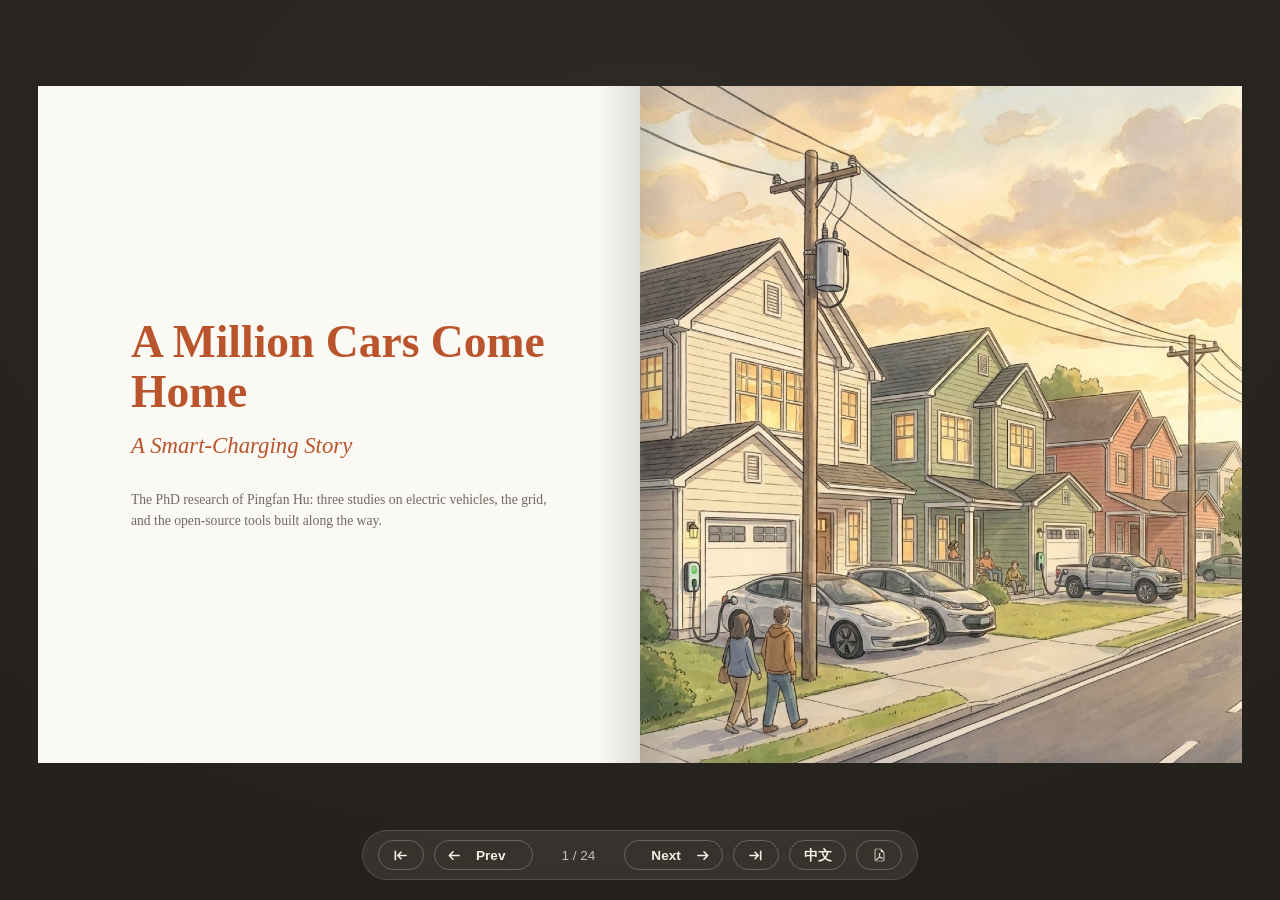
==== output/book.html @ 8c6872c8 "feat: storybook project + website" ====
<!doctype html>
<html lang="en" data-lang="en">
<head>
<meta charset="utf-8">
<meta name="viewport" content="width=device-width, initial-scale=1">
<title>A Million Cars Come Home</title>
<style>
:root {
  --paper: #fbf9f3;
  --ink: #3a3733;
  --ink-soft: #6f6a62;
  --accent: #b9542d;
  --stage-1: #2e2a25;
  --stage-2: #201d19;
}
* { box-sizing: border-box; }
html, body { margin: 0; height: 100%; }
body {
  font-family: "Iowan Old Style", "Palatino Linotype", Palatino, Georgia, serif;
  background: radial-gradient(120% 120% at 50% 20%, var(--stage-1), var(--stage-2));
  display: flex; flex-direction: column; align-items: center;
  overflow: hidden;
}

/* Language toggle: both languages are in the DOM; CSS shows one. */
html[data-lang="en"] .lang-cn { display: none; }
html[data-lang="cn"] .lang-en { display: none; }
html[data-lang="cn"] .prose {
  font-family: "Iowan Old Style", Palatino, "Songti SC", "STSong", Georgia, serif;
}

/* ---- Stage ---- */
.stage {
  flex: 1; width: 100%;
  display: flex; align-items: center; justify-content: center;
  padding: 3vh 2vw 1vh;
  min-height: 0;
}
.book-frame {
  width: min(94vw, calc((100dvh - 14vh) * 1.7778));
  aspect-ratio: 1056 / 594;
}
/* Narrow screens: StPageFlip falls back to a single portrait page (two half
   spreads can't fit), so the frame must take one page's aspect instead. */
@media (max-width: 700px) {
  .book-frame {
    width: min(94vw, calc((100dvh - 16vh) * 0.8889));
    aspect-ratio: 528 / 594;
  }
}

/* ---- Pages ---- */
.page {
  background: var(--paper);
  overflow: hidden;
  container-type: size;
}
.pane { width: 100%; height: 100%; }
.pane.text {
  display: flex; flex-direction: column; justify-content: center;
  /* print geometry: 0.35in top/bottom (the guaranteed margin), 0.85in outer,
     0.7in toward the gutter */
  padding: 6.364cqw 12.727cqw 6.364cqw 15.455cqw;
}
/* gutter shading so facing pages read as a bound book */
.pane.text::after, .pane.art::before {
  content: ""; position: absolute; top: 0; bottom: 0; width: 7cqw;
  pointer-events: none;
}
.pane.text::after {
  right: 0;
  background: linear-gradient(to left, rgba(58, 55, 51, 0.14), transparent);
}
.pane.art { position: relative; }
.pane.art::before {
  left: 0; z-index: 1;
  background: linear-gradient(to right, rgba(58, 55, 51, 0.18), transparent);
}
.pane.text { position: relative; }
.pane.art img {
  width: 100%; height: 100%; object-fit: cover; display: block;
}

.prose { color: var(--ink); font-size: 3.409cqw; line-height: 1.5; }
.prose.lang-cn { font-size: 3.914cqw; }
.prose p { margin: 0 0 0.7em; }
.prose p:last-child { margin-bottom: 0; }
.prose strong { color: var(--accent); font-weight: 700; }
.prose em { font-style: italic; }

/* title spread */
.page.title .prose { font-size: 2.652cqw; }
.page.title .prose p:first-child {
  font-size: 7.576cqw; line-height: 1.1; color: var(--ink); margin-bottom: 0.25em;
}
.page.title .prose.lang-cn p:first-child { font-size: 6.307cqw; }
.page.title .prose p:nth-child(2) {
  font-size: 3.788cqw; color: var(--accent); font-style: italic; margin-bottom: 1.2em;
}
.page.title .prose p { color: var(--ink-soft); font-size: 2.273cqw; }

/* back cover */
.page.backcover .prose em {
  display: block; color: var(--ink-soft); font-style: normal;
  font-size: 2.898cqw; line-height: 1.3;
}

/* ---- Toolbar ---- */
.toolbar {
  display: flex; align-items: center; gap: 0.6rem;
  padding: 0.55rem 0.9rem; margin: 0 0 2.2vh;
  background: rgba(251, 249, 243, 0.08);
  border: 1px solid rgba(251, 249, 243, 0.14);
  border-radius: 999px;
  backdrop-filter: blur(6px);
}
.toolbar button, .toolbar a {
  font: 600 0.85rem/1 "Helvetica Neue", Arial, sans-serif;
  color: #f4efe4; background: transparent;
  border: 1px solid rgba(251, 249, 243, 0.25); border-radius: 999px;
  height: 1.9rem; padding: 0;
  display: inline-flex; align-items: center; justify-content: center;
  cursor: pointer; text-decoration: none;
  transition: background 150ms ease, border-color 150ms ease, transform 80ms ease;
}
/* Fixed widths, sized to the widest (Chinese) labels, so toggling the
   language never moves the buttons. All four arrows are inline SVGs (same
   stroke, flex-centered) because text glyphs come from different fonts and
   sit on the text baseline; the nav arrows are pinned to the button edges
   and only the label swaps with the language. */
.toolbar .icon { display: block; flex: none; }
.toolbar .nav { width: 6.2rem; justify-content: space-between; padding: 0 0.7rem; }
.toolbar .nav .lbl { flex: 1; text-align: center; }
.toolbar .jump { width: 2.9rem; }
.toolbar #btn-lang { width: 3.6rem; }
.toolbar a.pdf { width: 2.9rem; }
/* The PDF glyph's ink is measured dead-center, but its faint outlined top vs
   dense filled curl at the bottom makes it read low; lift it a hair. */
.toolbar a.pdf .icon { transform: translateY(-0.5px); }
/* Optical centering: Helvetica Neue's line box carries more descent than the
   glyphs use, so flex-centered TEXT sits a hair high next to the geometrically
   centered SVG icons. Padding-top shifts the text down by half its value;
   the icons are left untouched. */
.toolbar .nav .lbl, .toolbar #btn-lang, .toolbar .counter {
  padding-top: 0.15em;
}
.toolbar button:hover, .toolbar a:hover {
  background: rgba(185, 84, 45, 0.35); border-color: rgba(185, 84, 45, 0.7);
}
.toolbar button:active, .toolbar a:active {
  transform: scale(0.92);
  background: rgba(185, 84, 45, 0.5); border-color: rgba(185, 84, 45, 0.9);
}
.toolbar button:disabled { opacity: 0.35; cursor: default; background: none; }
.toolbar .counter {
  font: 500 0.85rem/1 "Helvetica Neue", Arial, sans-serif;
  color: rgba(244, 239, 228, 0.75); min-width: 4.5rem; text-align: center;
}
noscript { color: #f4efe4; font-size: 1rem; padding: 2rem; text-align: center; }
</style>
</head>
<body>
<div class="stage"><div class="book-frame"><div id="book">
<div class="page title" data-spread="01"><div class="pane text"><div class="prose lang-en"><p><strong>A Million Cars Come Home</strong></p><p><em>A Smart-Charging Story</em></p><p>The PhD research of Pingfan Hu: three studies on electric vehicles, the grid, and the open-source tools built along the way.</p></div><div class="prose lang-cn"><p><strong>当一百万辆车同时回家</strong></p><p><em>一个关于智能充电的故事</em></p><p>胡平凡 (Pingfan Hu) 的博士研究：电动车、电网，和一路做出来的开源工具。</p></div></div></div>
<div class="page title" data-spread="01"><div class="pane art"><img src="../render/book-assets/spread-01.jpg" alt="" loading="lazy" decoding="async"></div></div>
<div class="page standard" data-spread="02"><div class="pane text"><div class="prose lang-en"><p>This is Pingfan.</p><p>Pingfan spent his PhD on battery electric vehicles, and on one deceptively simple question about them: when will they charge, and what does that timing mean for the electricity grid?</p><p>Answering it took three connected studies: one about people, one about the grid and its economics, and one about the research tools themselves.</p><p>The dissertation that resulted is long and full of equations. Most people will never read it. This book tells the same story in plain language.</p></div><div class="prose lang-cn"><p>这是胡平凡 (Pingfan Hu)。</p><p>读博这几年，平凡一直在研究纯电动汽车 (Battery Electric Vehicle, BEV)。核心问题看起来很简单：这些车会在什么时候充电？充电的时间点，又会给电网带来什么？</p><p>为了回答这个问题，平凡做了三项环环相扣的研究：第一项关于人，第二项关于电网和经济账，第三项关于做研究用的工具本身。</p><p>写成的博士论文很厚，公式很多，大多数人不会去读。所以他做了这本小书，把同样的研究用大白话再讲一遍。</p></div></div></div>
<div class="page standard" data-spread="02"><div class="pane art"><img src="../render/book-assets/spread-02.jpg" alt="" loading="lazy" decoding="async"></div></div>
<div class="page standard" data-spread="03"><div class="pane text"><div class="prose lang-en"><p>Pingfan had not planned to pursue a PhD.</p><p>Then Professor John Paul “JP” Helveston reached out to him directly. JP had funding from the Alfred P. Sloan Foundation to study smart charging for battery electric vehicles, and Pingfan&#x27;s background in engineering and data science looked like a match. The direction was unusual: students normally seek out advisors, not the other way around.</p><p>Their first conversation ran three hours, far longer than either had planned. By the end, the outline of a research agenda had taken shape: whether BEV owners would accept managed charging, what their participation would be worth to the grid, and what tools the research itself would require.</p><p>Those three questions became the dissertation.</p></div><div class="prose lang-cn"><p>平凡本来没打算读博士。</p><p>有一天，John Paul “JP” Helveston 教授主动发来邮件。他刚拿到斯隆基金会 (Alfred P. Sloan Foundation) 的项目，研究电动车的智能充电，觉得平凡的工程和数据科学背景很合适。这事不太常见：一般是学生四处联系导师，很少有导师反过来找学生。</p><p>两人第一次见面，原定聊一个小时，结果聊了三个小时，谁都没想到。聊完，一份研究计划的雏形已经出来了：车主愿不愿意把充电交给别人管？他们的参与对电网值多少钱？做这些研究，又需要什么工具？</p><p>这三个问题，后来就成了这篇博士论文。</p></div></div></div>
<div class="page standard" data-spread="03"><div class="pane art"><img src="../render/book-assets/spread-03.jpg" alt="" loading="lazy" decoding="async"></div></div>
<div class="page standard" data-spread="04"><div class="pane text"><div class="prose lang-en"><p>The core problem is one of timing.</p><p>Battery electric vehicles cut transportation emissions, but their benefit depends on when they charge. Most owners plug in when they arrive home, so unmanaged charging stacks directly onto the <strong>evening peak</strong>, when household demand is already highest. Serving that combined peak means running the most expensive generators and, eventually, building capacity that sits idle the rest of the day.</p><p><strong>Smart charging</strong> is the alternative: coordinate charging so it moves into the overnight hours, when demand is low.</p><p>Whether it can work turns on three questions. Will owners participate, and on what terms? How much peak reduction does it buy, and at what cost? And what research infrastructure does it take to find out?</p></div><div class="prose lang-cn"><p>问题的关键，在于什么时候充。</p><p>电动车能减少交通排放，但好处大不大，要看充电的时机。多数车主傍晚到家就插枪，充电负荷不偏不倚，正好压在<strong>晚高峰</strong>上，那正是家家户户用电最多的时候。要扛住这个叠加的高峰，电网得开动最贵的机组，长远还得扩建平时闲置的容量。</p><p><strong>智能充电</strong>是另一条路：把充电挪到深夜。那时用电少，电网有的是余量。</p><p>行不行得通，要回答三个问题：车主愿意参加吗，开什么条件？参加了能削掉多少高峰，要花多少钱？还有，要弄清这些，得先有什么样的研究工具？</p></div></div></div>
<div class="page standard" data-spread="04"><div class="pane art"><img src="../render/book-assets/spread-04.jpg" alt="" loading="lazy" decoding="async"></div></div>
<div class="page standard" data-spread="05"><div class="pane text"><div class="prose lang-en"><p>The first question, about participation, is where the dissertation begins.</p><p>Smart charging only works if vehicle owners agree to give up some control, so Study 1 examined the two program designs utilities actually offer. Under <strong>supplier-managed charging (SMC)</strong>, the utility decides when charging happens but guarantees the vehicle reaches an agreed charge level by an agreed time. Under <strong>vehicle-to-grid (V2G)</strong>, the vehicle also sends power back to the grid when needed, acting as distributed storage.</p><p>The two programs ask different things of an owner. SMC asks for patience with timing; V2G asks the battery to actively work for the grid, wear and all. There was good reason to expect owners to price those requests very differently.</p></div><div class="prose lang-cn"><p>论文从第一个问题讲起：人愿不愿意。</p><p>智能充电的前提，是车主肯交出一部分控制权。研究一考察了电力公司实际在推的两类项目。一类叫<strong>供电商托管充电</strong> (Supplier-Managed Charging, SMC)：什么时候充，电力公司说了算，但保证到点有电。另一类叫<strong>车网互动</strong> (Vehicle-to-Grid, V2G)：电网缺电时，车还得反过来送电回去，相当于一块会跑的储能电池。</p><p>两类项目对车主的要求不一样。SMC 只要你耐心等；V2G 却要动用你的电池，还得搭上电池损耗。可以想见，车主对这两件事的开价不会相同。</p></div></div></div>
<div class="page standard" data-spread="05"><div class="pane art"><img src="../render/book-assets/spread-05.jpg" alt="" loading="lazy" decoding="async"></div></div>
<div class="page standard" data-spread="06"><div class="pane text"><div class="prose lang-en"><p>Whom you ask matters as much as what you ask.</p><p>Most earlier studies surveyed the general car-owning public, few of whom have ever charged an electric vehicle, let alone joined a smart charging program. Study 1 sampled differently: <strong>1,356 current US BEV owners</strong>, recruited in 2024 through targeted social media ads and a market research panel.</p><p>A screening question did the quality control: respondents picked their vehicle from a list of 1,748 models spanning thirty years, of which only 77, or 4.4 percent, were battery electric. Without actually owning one, guessing right was unlikely.</p><p>These were people who knew exactly what charging involves; 682 of them completed the V2G questions as well.</p></div><div class="prose lang-cn"><p>问什么重要，问谁同样重要。</p><p>以往的研究大多去问普通车主，他们中很多人从没给电动车充过电，有些人就算想参加也没条件。研究一换了个思路：找来 <strong>1,356 位真正开电动车的美国车主</strong>，2024 年通过社交媒体定向广告和调查公司招募。</p><p>质量靠一道筛选题把关：受访者要在一张覆盖三十年、共 1,748 款车型的列表里选出自己的车，其中纯电车型只有 77 款，占 4.4%。不是真车主，基本蒙不对。</p><p>这些人才真正懂充电是怎么回事。其中 682 人还答完了 V2G 部分。</p></div></div></div>
<div class="page standard" data-spread="06"><div class="pane art"><img src="../render/book-assets/spread-06.jpg" alt="" loading="lazy" decoding="async"></div></div>
<div class="page standard" data-spread="07"><div class="pane text"><div class="prose lang-en"><p>You cannot ask people directly how much they value flexibility; nobody carries such a number around.</p><p>Study 1 instead used a <strong>discrete choice experiment</strong>. Each respondent faced a series of paired program offers, each defined by concrete attributes: a one-time enrollment payment, a recurring monthly payment, the number of times per month the owner could override the program, and guaranteed battery charge thresholds. They chose one program, the other, or neither, six times for SMC and six more for V2G.</p><p>Choices like these, repeated across randomized attribute combinations, let a <strong>logit model</strong> estimate how strongly each attribute moves the decision to participate. Trade-offs reveal what direct questions cannot.</p></div><div class="prose lang-cn"><p>“灵活性对你值多少钱？”这种问题没法直接问，谁心里也没有这么个数。</p><p>研究一用的是<strong>离散选择实验</strong> (discrete choice experiment)：给受访者看一对对虚拟方案，每个方案由几项具体条件组成，比如一次性奖励给多少、每月给多少钱、每月能手动豁免几次、电量保底是多少。受访者在方案 A、方案 B 和“都不要”之间选一个，SMC 选六轮，V2G 再选六轮。</p><p>让人在随机搭配的条件里一次次做选择，<strong>logit 模型</strong>就能算出，每项条件在多大程度上左右着人们的参与意愿。选择，比提问更诚实。</p></div></div></div>
<div class="page standard" data-spread="07"><div class="pane art"><img src="../render/book-assets/spread-07.jpg" alt="" loading="lazy" decoding="async"></div></div>
<div class="page standard" data-spread="08"><div class="pane text"><div class="prose lang-en"><p>The work was collaborative from the start.</p><p>The smart charging studies brought together researchers from several universities: Alan Jenn at UC Davis; Brian Tarroja, Kate Forrest, and Matthew Dean at UC Irvine; and Eric Hittinger at the Rochester Institute of Technology, who later served on Pingfan&#x27;s dissertation committee. JP, as advisor and principal investigator, kept the whole effort pointed in the right direction.</p><p>Pingfan led the day-to-day research, but the questions spanned vehicles, grids, and surveys, and no single person knows all three equally well. The team did.</p></div><div class="prose lang-cn"><p>这项工作从头到尾都是合作的产物。</p><p>团队来自好几所大学：加州大学戴维斯分校的 Alan Jenn，加州大学尔湾分校的 Brian Tarroja、Kate Forrest 和 Matthew Dean，还有罗切斯特理工学院的 Eric Hittinger，他后来也进了平凡的论文委员会。导师 JP 是项目负责人，始终替团队把着方向。</p><p>日常研究由平凡牵头，但这些问题横跨车、电网、调查方法三个领域，谁也不可能样样精通。好在，这个团队加起来可以。</p></div></div></div>
<div class="page standard" data-spread="08"><div class="pane art"><img src="../render/book-assets/spread-08.jpg" alt="" loading="lazy" decoding="async"></div></div>
<div class="page standard" data-spread="09"><div class="pane text"><div class="prose lang-en"><p>For supplier-managed charging, the results were encouraging, and a little surprising.</p><p>Owners cared less about money than expected, and more about <strong>operational flexibility</strong>: a guaranteed charge level by morning, and the ability to override when plans change. The guaranteed threshold mattered far more than the minimum: owners want range certainty, not control over the details.</p><p>Good flexibility with no payment reached at least <strong>50 percent</strong> predicted enrollment. Recurring payments worked hardest: two to three dollars a month matched a one-time 65 dollars, roughly twenty to one.</p><p>People will share control of their charging. What they want in return is certainty that they will not be stranded.</p></div><div class="prose lang-cn"><p>先看托管充电，结果让人欣慰，也有点出乎意料。</p><p>车主没那么在乎钱，更在乎<strong>灵活性</strong>：早上电量有保底，临时有事的晚上能自己说了算。“保底电量”的影响远大于“起充电量”。说白了，大家要的是踏实的续航，过程怎么管，倒不太计较。</p><p>只给足灵活性、一分钱不掏，预测参与率就能到 <strong>50%</strong> 以上。再给点钱当然更好，而且按月给最划算：每月两三美元的效果，顶得上一次性给 65 美元，差不多二十比一。</p><p>充电可以交出去，但得保证别把人撂在半路。</p></div></div></div>
<div class="page standard" data-spread="09"><div class="pane art"><img src="../render/book-assets/spread-09.jpg" alt="" loading="lazy" decoding="async"></div></div>
<div class="page standard" data-spread="10"><div class="pane text"><div class="prose lang-en"><p>Vehicle-to-grid told a different story.</p><p>Sending power out of one&#x27;s own battery is a larger request, and owners priced it accordingly: participation was far more sensitive to money than under SMC. Pay well per discharge event and enrollment climbs steeply; at 20 dollars per event, four events a month, the model predicts <strong>82 percent</strong> enrollment.</p><p>The design implication is clean. SMC suits a simple subscription with modest recurring payments and strong guarantees; V2G is a market for discrete grid services, best paid per event.</p><p>The team also published an interactive <strong>enrollment simulator</strong> where utilities and policymakers can test a program and see its predicted participation.</p></div><div class="prose lang-cn"><p>车网互动是另一回事。</p><p>让电从自家电池往外流，这个请求大得多，车主的开价也直接：V2G 的参与意愿对钱远比 SMC 敏感。按次给钱、给得够多，参与率就一路上扬；每次放电给 20 美元、每月四次，模型预测能有 <strong>82%</strong> 的人参加。</p><p>对项目设计，这个启示很清楚：SMC 适合做成简单的包月订阅，给点小钱，把保障做足；V2G 更像按单结算的电网服务市场，按次付费最合适。</p><p>为了让结论用得上，团队还上线了一个<strong>参与率模拟器</strong>：一个网页小工具，电力公司和政策制定者随便调参数，马上能看到预测的参与率。</p></div></div></div>
<div class="page standard" data-spread="10"><div class="pane art"><img src="../render/book-assets/spread-10.jpg" alt="" loading="lazy" decoding="async"></div></div>
<div class="page standard" data-spread="11"><div class="pane text"><div class="prose lang-en"><p>Stated willingness, however, is not yet grid value.</p><p>Study 1 established the terms on which owners would participate. Study 2 asked the two questions that determine whether a utility should act on those terms: how much does managed charging actually lower the evening peak, and does the arithmetic survive the cost of the incentives?</p><p>The economics were the heart of it. Every enrolled household must be paid, and the peak reduction has to be worth the total bill.</p></div><div class="prose lang-cn"><p>不过，嘴上说愿意，不等于电网真受益。</p><p>研究一搞清了车主参加的条件；研究二接着问两个问题，电力公司干不干，就看这两个答案：第一，托管充电到底能把晚高峰削下去多少？第二，扣掉发给车主的激励，这笔账还划算吗？</p><p>经济账是重头。参加的每一户都要给钱，削峰带来的好处，必须对得起这份总开销。</p></div></div></div>
<div class="page standard" data-spread="11"><div class="pane art"><img src="../render/book-assets/spread-11.jpg" alt="" loading="lazy" decoding="async"></div></div>
<div class="page standard" data-spread="12"><div class="pane text"><div class="prose lang-en"><p>Study 2 connected the two halves empirically rather than by assumption.</p><p>The enrollment results from Study 1 became an <strong>enrollment curve</strong>: for any monthly incentive, the predicted share of owners who participate. That curve fed a year-long simulation of regional grids at 15-minute resolution, in which 10,000 vehicles following realistic travel patterns from the National Household Travel Survey drive, park, and charge, scaled up by Census household counts to full regional fleets.</p><p>Two regions anchored the comparison because their grids differ structurally: <strong>CAISO</strong> in California, solar-heavy with a deep overnight valley, and <strong>NYISO</strong> in New York, flatter, hydro-reliant, and winter-peaking.</p></div><div class="prose lang-cn"><p>研究二的做法，是用实打实的数据把两头接起来，而不是拍脑袋假设。</p><p>研究一的结果先整理成一条<strong>参与率曲线</strong>：月度激励给到多少，就有多大比例的车主参加。再把这条曲线接进一个覆盖全年、每 15 分钟一步的电网仿真：一万辆虚拟汽车按全国家庭出行调查 (NHTS) 的真实出行规律开车、停车、充电，再按人口普查的家庭数，放大成整个地区的车队。</p><p>比较选在两个脾气完全不同的电网上：加州的 <strong>CAISO</strong>，光伏多，后半夜低谷又深又稳；纽约的 <strong>NYISO</strong>，曲线平，靠水电，冬天负荷最高。</p></div></div></div>
<div class="page standard" data-spread="12"><div class="pane art"><img src="../render/book-assets/spread-12.jpg" alt="" loading="lazy" decoding="async"></div></div>
<div class="page standard" data-spread="13"><div class="pane text"><div class="prose lang-en"><p>California&#x27;s grid made the case vivid.</p><p>Its daily <strong>net load</strong> curve sags through the afternoon while solar generation carries the demand, then ramps steeply as the sun sets and households switch on. Engineers call it the <strong>duck curve</strong>, and the name is apt. The valley that follows the evening peak is deep and dependable, which is exactly the room that shifted charging needs.</p><p>The simulation moved charging out of the evening and into that valley. At full enrollment, CAISO&#x27;s evening peak fell by 3.7 gigawatts, or 12.1 percent, on an annual-average day, and by up to <strong>5.6 gigawatts</strong> on the most favorable day. NYISO, smaller and flatter, saw 1.6 gigawatts on the average day.</p><p>The physics works. The open question is the cost.</p></div><div class="prose lang-cn"><p>加州的电网把道理演得最清楚。</p><p>它的日<strong>净负荷</strong> (net load) 曲线，午后被光伏压得一路下沉，太阳一落又猛地窜高。工程师管它叫<strong>鸭子曲线</strong> (duck curve)，看一眼形状就知道为什么。晚高峰过后的低谷又深又稳，正好装得下挪过来的充电。</p><p>把充电从傍晚挪进低谷之后，参与率拉满时，CAISO 的晚高峰在普通日子平均削掉 3.7 吉瓦，合 12.1%；赶上最合适的一天，能削 <strong>5.6 吉瓦</strong>。盘子更小、曲线更平的 NYISO，平均削 1.6 吉瓦。</p><p>物理上没问题。剩下的是钱的问题。</p></div></div></div>
<div class="page standard" data-spread="13"><div class="pane art"><img src="../render/book-assets/spread-13.jpg" alt="" loading="lazy" decoding="async"></div></div>
<div class="page standard" data-spread="14"><div class="pane text"><div class="prose lang-en"><p>The cost side turns on one structural fact: every enrollee receives the same monthly incentive.</p><p>The enrollment curve is concave. About <strong>30 percent</strong> of owners would participate with no payment at all; 20 dollars a month brings roughly <strong>60 percent</strong>; reaching everyone requires about <strong>85 dollars a month</strong>, paid to every household. Raising the incentive to attract the next participant means raising it for everyone already enrolled, so total program cost grows nonlinearly while the added peak reduction shrinks.</p><p>This is <strong>diminishing marginal returns</strong>, and in these programs it is sharp.</p></div><div class="prose lang-cn"><p>钱的麻烦，出在一个绕不开的事实上：激励是一口价，每户参与者拿的都一样。</p><p>参与率曲线是弯的：分文不给，也有大约 <strong>30%</strong> 的车主愿意参加；每月 20 美元，能拉到 <strong>60%</strong> 左右；可要让人人都参加，得每月掏 <strong>85 美元</strong>，而且每户都得给。想拉来下一位，就得给所有人一起涨价。于是总成本越滚越快，新增的削峰效果却越来越小。</p><p>经济学管这叫<strong>边际收益递减</strong>。在这类项目里，递减得格外狠。</p></div></div></div>
<div class="page standard" data-spread="14"><div class="pane art"><img src="../render/book-assets/spread-14.jpg" alt="" loading="lazy" decoding="async"></div></div>
<div class="page standard" data-spread="15"><div class="pane text"><div class="prose lang-en"><p>The practical answer is moderation.</p><p>Enrollment in the <strong>30 to 50 percent</strong> range captured most of the achievable peak reduction at a small fraction of the cost of near-full participation. Beyond that range, each additional gigawatt of reduction becomes rapidly more expensive.</p><p>And past a threshold, more enrollment is not merely wasteful but counterproductive. On about <strong>15 percent</strong> of CAISO days, concentrating too much charging in the overnight window reconstituted a new peak there. The mountain does not disappear; it moves.</p><p>Moderate, well-targeted enrollment is the cost-effective operating point. Maximum participation is not the goal.</p></div><div class="prose lang-cn"><p>所以，务实的答案是适可而止。</p><p>参与率落在 <strong>30% 到 50%</strong> 之间时，花小头的钱，就能拿到大头的削峰效果。再往上，每多削一吉瓦都贵得离谱。</p><p>更要命的是，过了某个坎，拉人越多反而越糟：太多充电挤进同一个深夜时段，低谷里反倒隆起一座新的高峰。在 CAISO，大约 <strong>15%</strong> 的日子会出现这种情况。山没被削平，只是搬了个家。</p><p>参与率适度、有的放矢，才是性价比最高的运行点。人越多越好，恰恰是误区。</p></div></div></div>
<div class="page standard" data-spread="15"><div class="pane art"><img src="../render/book-assets/spread-15.jpg" alt="" loading="lazy" decoding="async"></div></div>
<div class="page standard" data-spread="16"><div class="pane text"><div class="prose lang-en"><p>Region and season set the boundaries.</p><p>In CAISO, cost efficiency held essentially year-round, because solar keeps the gap between the evening peak and the overnight valley wide in every season. In NYISO, efficiency deteriorated in winter, when space heating keeps overnight demand elevated and compresses the very valley the program depends on.</p><p>The design lesson follows directly: a smart charging program is not one product to deploy uniformly, but a schedule to be tuned to each region&#x27;s net load shape.</p></div><div class="prose lang-cn"><p>这笔账，还得看地方、看季节。</p><p>CAISO 的成本效益一年四季都稳，因为光伏让晚高峰和深夜低谷之间始终隔着足够大的落差。NYISO 一到冬天就吃力：取暖用电把后半夜撑得满满当当，项目赖以运转的低谷被压窄了。</p><p>教训很直接：智能充电不是一件到哪儿都能用的标准品，而是一张要按当地净负荷的形状来调的时刻表。</p></div></div></div>
<div class="page standard" data-spread="16"><div class="pane art"><img src="../render/book-assets/spread-16.jpg" alt="" loading="lazy" decoding="async"></div></div>
<div class="page standard" data-spread="17"><div class="pane text"><div class="prose lang-en"><p>Study 3 began as friction inside Study 1.</p><p>Fielding a careful experiment on 1,356 people requires serious survey software, and the existing options each failed in a familiar way. Commercial platforms were capable but expensive and closed. Free tools were easy but limited. And almost none treated a survey as something a researcher could version, share, review, and reproduce exactly, years later, the way code and manuscripts are treated.</p><p>For reproducible research, that is not an inconvenience; it is a methodological gap. The team decided to close it themselves.</p></div><div class="prose lang-cn"><p>研究三的起因，是研究一里攒下的一肚子火。</p><p>要对 1,356 人做一场严谨的实验，先得有趁手的问卷软件。可市面上的选项个个差点意思：商业平台功能全，但又贵又封闭；免费工具上手快，但处处受限。更根本的是，几乎没有平台像对待代码和论文那样对待问卷：可以管版本、可以分享、可以审查、几年后还能一字不差地复现。</p><p>对讲究可复现的研究来说，这不是不方便，而是方法论上的一个窟窿。团队决定自己动手补上。</p></div></div></div>
<div class="page standard" data-spread="17"><div class="pane art"><img src="../render/book-assets/spread-17.jpg" alt="" loading="lazy" decoding="async"></div></div>
<div class="page standard" data-spread="18"><div class="pane text"><div class="prose lang-en"><p>The result is <strong>surveydown</strong>, an open-source survey platform built in R.</p><p>Instead of assembling questions by clicking through a web interface, a researcher writes the survey as plain text, markdown with R code, and surveydown renders it as a live web survey. It stands on three mature open-source technologies: <strong>Quarto</strong> for the document, <strong>Shiny</strong> for the interactive application, and <strong>PostgreSQL</strong> for response storage.</p><p>Bogdan Bunea, an Engineering Management and Systems Engineering undergraduate in the lab, built the database layer that stores responses safely. The platform is free, open-source, and distributed on CRAN under an MIT license.</p></div><div class="prose lang-cn"><p>成果叫 <strong>surveydown</strong>，一个用 R 写的开源问卷平台。</p><p>用它做问卷，不用再在网页上点来点去，直接用纯文本写：markdown 加 R 代码，surveydown 负责把它变成能直接上线的网页问卷。背后是三件成熟的开源工具：<strong>Quarto</strong> 管文档，<strong>Shiny</strong> 管交互，<strong>PostgreSQL</strong> 管数据。</p><p>实验室里工程管理与系统工程系的本科生 Bogdan Bunea 搭起了安全存储答卷的数据库层。整个平台免费开源，以 MIT 许可证发布在 CRAN 上。</p></div></div></div>
<div class="page standard" data-spread="18"><div class="pane art"><img src="../render/book-assets/spread-18.jpg" alt="" loading="lazy" decoding="async"></div></div>
<div class="page standard" data-spread="19"><div class="pane text"><div class="prose lang-en"><p>Plain text sounds like a modest design choice. It carries the platform&#x27;s three main advantages.</p><p>First, <strong>reproducibility</strong>: a survey that lives in text files can be version-controlled, shared, audited, and re-run identically, which proprietary click-built surveys cannot.</p><p>Second, <strong>programmability</strong>: because real code executes while the survey runs, it supports conditional display, skip logic, randomization, and fully custom experimental designs, including the choice experiment in Study 1.</p><p>Third, <strong>data ownership</strong>: the survey application, its hosting, and its response database are deliberately separated, so researchers keep full control of their own data rather than renting access to it.</p></div><div class="prose lang-cn"><p>用纯文本写问卷，听着不起眼，平台的三大长处全靠它。</p><p>一是<strong>可复现</strong> (reproducibility)：问卷就是几个文本文件，可以进版本库、可以共享、可以审查，几年后照样一字不差地跑起来。在专有平台上点出来的问卷，做不到。</p><p>二是<strong>可编程</strong>：问卷运行时跑的是真代码，想按条件显示、想跳题、想随机化、想做完全自定义的实验设计，都行。研究一的选择实验就是这么做出来的。</p><p>三是<strong>数据在自己手里</strong>：问卷程序、部署环境、答卷数据库三者分离，数据完全归研究者自己，不用向平台租回自己的数据。</p></div></div></div>
<div class="page standard" data-spread="19"><div class="pane art"><img src="../render/book-assets/spread-19.jpg" alt="" loading="lazy" decoding="async"></div></div>
<div class="page standard" data-spread="20"><div class="pane text"><div class="prose lang-en"><p>surveydown outgrew the lab that built it.</p><p>It has accumulated thousands of downloads on CRAN and is now used by researchers well beyond transportation: public health, economics, education, and policy among them. Community contributors have extended it, including translations into six languages, and a companion tool, <strong>sdstudio</strong>, is in development to add a graphical interface without giving up reproducibility.</p><p>What began as a workaround for one experiment has become shared research infrastructure.</p></div><div class="prose lang-cn"><p>surveydown 后来长到了实验室外面。</p><p>它在 CRAN 上被下载了数千次，用户早就不限于交通领域：公共卫生、经济学、教育学、公共政策，都有人在用。社区贡献者不断添砖加瓦，包括六种语言的翻译；配套的图形界面工具 <strong>sdstudio</strong> 也在开发中，目标是不牺牲可复现性，还能让不写代码的人用起来。</p><p>一个为了应急做出来的小工具，成了大家共用的研究基础设施。</p></div></div></div>
<div class="page standard" data-spread="20"><div class="pane art"><img src="../render/book-assets/spread-20.jpg" alt="" loading="lazy" decoding="async"></div></div>
<div class="page standard" data-spread="21"><div class="pane text"><div class="prose lang-en"><p>Read together, the three studies form one argument.</p><p>Study 1 measured, from 1,356 owners, the terms on which people will participate in managed charging. Study 2 carried those measured preferences into grid simulation and returned an operating rule: target moderate enrollment, tuned to the regional grid, because that is where the benefit is large and the cost is small. Study 3 built the open instrument that made the measurement possible, and left it to the field.</p><p>Consumer behavior, grid economics, and research infrastructure: each study answers the question the previous one exposed.</p></div><div class="prose lang-cn"><p>把三项研究摆在一起看，其实是一个完整的论证。</p><p>研究一从 1,356 位车主那里，量出了大家愿意参加托管充电的条件；研究二把这些条件带进电网仿真，得出一条很实际的准则：参与率要适度，方案要按当地电网来调，好处多、花钱少的区间就在那里；研究三把做这些测量要用的工具造了出来，开源留给了所有人。</p><p>消费者行为、电网经济、研究工具：每一项研究回答的，恰好是前一项留下的问题。</p></div></div></div>
<div class="page standard" data-spread="21"><div class="pane art"><img src="../render/book-assets/spread-21.jpg" alt="" loading="lazy" decoding="async"></div></div>
<div class="page standard" data-spread="22"><div class="pane text"><div class="prose lang-en"><p>The dissertation also states plainly what it cannot yet claim.</p><p>Stated preferences overstate real behavior: deployed pilot programs today enroll only <strong>4 to 10 percent</strong> of eligible owners, far below the modeled optimum, and closing that gap with revealed-preference data is the clearest next step. The simulations cover detached single-family homes with home charging; apartments, workplaces, and public charging remain open questions. V2G still needs the same cost-efficiency treatment SMC received. And sdstudio must mature before surveydown fully serves researchers who do not code.</p><p>Each of these is a research program of its own. That is how the work continues.</p></div><div class="prose lang-cn"><p>论文也把自己还说不准的地方，写得明明白白。</p><p>问卷里的表态往往比现实慷慨：已经落地的试点项目，参与率只有 <strong>4% 到 10%</strong>，离模型算出的最优区间还很远，用真实项目的数据来校准，是最清楚的下一步。仿真只覆盖了有车库的独栋住宅，公寓、办公楼和公共充电还没碰。V2G 也还欠一笔 SMC 已经算过的经济账。至于 sdstudio，得再打磨一阵，surveydown 才能真正服务不写代码的研究者。</p><p>这里的每一条，都够再做一个课题。研究就是这样接力下去的。</p></div></div></div>
<div class="page standard" data-spread="22"><div class="pane art"><img src="../render/book-assets/spread-22.jpg" alt="" loading="lazy" decoding="async"></div></div>
<div class="page standard" data-spread="23"><div class="pane text"><div class="prose lang-en"><p>A PhD confers skills, and Pingfan leaves with a full set: choice modeling, grid simulation, data science in R, and the craft of building research software.</p><p>But the larger inheritance was a mindset, learned from JP across four years: take ownership of the work, never give up on a hard problem, and treat every project as part of a larger system, with origins and consequences beyond itself.</p><p>None of it was done alone. His committee and collaborators sharpened every study; the Helveston Lab made the years good ones; the Alfred P. Sloan Foundation funded the work and welcomed its unexpected software offshoot; and his parents, his friends, and above all his wife carried him through.</p><p>To all of them, thank you.</p></div><div class="prose lang-cn"><p>博士学位给人本事，平凡带走的是一整套：选择建模、电网仿真、R 语言数据科学，还有做研究软件的手艺。</p><p>但更大的收获是一种心态，四年里从 JP 身上学来的：对自己的工作负责到底；难题面前不轻易松手；看每个项目，都把它放回更大的系统里，看清它从哪儿来、到哪儿去。</p><p>这一切不是一个人做成的。委员会和合作者磨利了每一项研究；Helveston 实验室让这几年过得充实又开心；斯隆基金会资助了研究，还为意外长出来的软件成果喝彩；父母、朋友，尤其是妻子，一路把他撑到了今天。</p><p>谢谢你们，每一位。</p></div></div></div>
<div class="page standard" data-spread="23"><div class="pane art"><img src="../render/book-assets/spread-23.jpg" alt="" loading="lazy" decoding="async"></div></div>
<div class="page backcover" data-spread="24"><div class="pane text"><div class="prose lang-en"><p>That is the story of a million cars coming home, and of what four years of research says about when they should charge.</p><p>The full dissertation is called:</p><p><em>Sustainable Transportation, Sustainable Research: Consumer Adoption and Grid Peak-Shaving of Battery Electric Vehicle Smart Charging, Inspiring the surveydown Open-Source Survey Platform</em></p><p>It contains the complete methods, models, and results, and you are warmly invited to read it.</p><p><em>Pingfan Hu, PhD</em></p><p><em>George Washington University, 2026</em></p></div><div class="prose lang-cn"><p>一百万辆车同时回家的故事，讲到这里。四年的研究，回答的其实就是一件事：它们该在什么时候充电。</p><p>论文全文题为：</p><p><em>Sustainable Transportation, Sustainable Research: Consumer Adoption and Grid Peak-Shaving of Battery Electric Vehicle Smart Charging, Inspiring the surveydown Open-Source Survey Platform</em></p><p>方法、模型和结果都在里面，欢迎你翻开读读。</p><p><em>胡平凡 (Pingfan Hu)，博士</em></p><p><em>乔治·华盛顿大学，2026</em></p></div></div></div>
<div class="page backcover" data-spread="24"><div class="pane art"><img src="../render/book-assets/spread-24.jpg" alt="" loading="lazy" decoding="async"></div></div>
</div></div></div>
<div class="toolbar">
  <button id="btn-home" class="jump" type="button" aria-label="First spread"><svg class="icon" viewBox="0 0 16 16" width="15" height="15" aria-hidden="true"><path d="M2.5 3.5v9 M14 8H5 M8.5 4.5 5 8l3.5 3.5" fill="none" stroke="currentColor" stroke-width="1.7" stroke-linecap="round" stroke-linejoin="round"/></svg></button>
  <button id="btn-prev" class="nav" type="button"><svg class="icon" viewBox="0 0 16 16" width="15" height="15" aria-hidden="true"><path d="M14 8H3.5 M7.5 4 3.5 8l4 4" fill="none" stroke="currentColor" stroke-width="1.7" stroke-linecap="round" stroke-linejoin="round"/></svg><span class="lbl" id="prev-lbl"></span></button>
  <span class="counter" id="counter"></span>
  <button id="btn-next" class="nav" type="button"><span class="lbl" id="next-lbl"></span><svg class="icon" viewBox="0 0 16 16" width="15" height="15" aria-hidden="true"><path d="M2 8h10.5 M8.5 4l4 4-4 4" fill="none" stroke="currentColor" stroke-width="1.7" stroke-linecap="round" stroke-linejoin="round"/></svg></button>
  <button id="btn-end" class="jump" type="button" aria-label="Last spread"><svg class="icon" viewBox="0 0 16 16" width="15" height="15" aria-hidden="true"><path d="M13.5 3.5v9 M2 8h9 M7.5 4.5 11 8l-3.5 3.5" fill="none" stroke="currentColor" stroke-width="1.7" stroke-linecap="round" stroke-linejoin="round"/></svg></button>
  <button id="btn-lang" type="button"></button>
  <a id="pdf-link" class="pdf" target="_blank" rel="noopener" aria-label="Download PDF" title="PDF"><svg class="icon" viewBox="0 0 16 16" width="13" height="13" fill="currentColor" aria-hidden="true"><path d="M14 14V4.5L9.5 0H4a2 2 0 0 0-2 2v12a2 2 0 0 0 2 2h8a2 2 0 0 0 2-2M9.5 3A1.5 1.5 0 0 0 11 4.5h2V14a1 1 0 0 1-1 1H4a1 1 0 0 1-1-1V2a1 1 0 0 1 1-1h5.5z"/><path d="M4.603 14.087a.8.8 0 0 1-.438-.42c-.195-.388-.13-.776.08-1.102.198-.307.526-.568.897-.787a7.7 7.7 0 0 1 1.482-.645 20 20 0 0 0 1.062-2.227 7.3 7.3 0 0 1-.43-1.295c-.086-.4-.119-.796-.046-1.136.075-.354.274-.672.65-.823.192-.077.4-.12.602-.077a.7.7 0 0 1 .477.365c.088.164.12.356.127.538.007.188-.012.396-.047.614-.084.51-.27 1.134-.52 1.794a11 11 0 0 0 .98 1.686 5.8 5.8 0 0 1 1.334.05c.364.066.734.195.96.465.12.144.193.32.2.518.007.192-.047.382-.138.563a1.04 1.04 0 0 1-.354.416.86.86 0 0 1-.51.138c-.331-.014-.654-.196-.933-.417a5.7 5.7 0 0 1-.911-.95 11.7 11.7 0 0 0-1.997.406 11.3 11.3 0 0 1-1.02 1.51c-.292.35-.609.656-.927.787a.8.8 0 0 1-.58.029m1.379-1.901q-.25.115-.459.238c-.328.194-.541.383-.647.547-.094.145-.096.25-.04.361q.016.032.026.044l.035-.012c.137-.056.355-.235.635-.572a8 8 0 0 0 .45-.606m1.64-1.33a13 13 0 0 1 1.01-.193 12 12 0 0 1-.51-.858 21 21 0 0 1-.5 1.05zm2.446.45q.226.245.435.41c.24.19.407.253.498.256a.1.1 0 0 0 .07-.015.3.3 0 0 0 .094-.125.44.44 0 0 0 .059-.2.1.1 0 0 0-.026-.063c-.052-.062-.2-.152-.518-.209a4 4 0 0 0-.612-.053zM8.078 7.8a7 7 0 0 0 .2-.828q.046-.282.038-.465a.6.6 0 0 0-.032-.198.5.5 0 0 0-.145.04c-.087.035-.158.106-.196.283-.04.192-.03.469.046.822q.036.167.09.346z"/></svg></a>
</div>
<noscript>This book needs JavaScript. The PDF editions:
  <a href="storybook.pdf">English</a> / <a href="storybook-cn.pdf">中文</a>.
</noscript>
<script>!function(t,e){"object"==typeof exports&&"undefined"!=typeof module?e(exports):"function"==typeof define&&define.amd?define(["exports"],e):e((t=t||self).St={})}(this,(function(t){"use strict";class e{constructor(t,e){this.state={angle:0,area:[],position:{x:0,y:0},hardAngle:0,hardDrawingAngle:0},this.createdDensity=e,this.nowDrawingDensity=this.createdDensity,this.render=t}setDensity(t){this.createdDensity=t,this.nowDrawingDensity=t}setDrawingDensity(t){this.nowDrawingDensity=t}setPosition(t){this.state.position=t}setAngle(t){this.state.angle=t}setArea(t){this.state.area=t}setHardDrawingAngle(t){this.state.hardDrawingAngle=t}setHardAngle(t){this.state.hardAngle=t,this.state.hardDrawingAngle=t}setOrientation(t){this.orientation=t}getDrawingDensity(){return this.nowDrawingDensity}getDensity(){return this.createdDensity}getHardAngle(){return this.state.hardAngle}}class i extends e{constructor(t,e,i){super(t,i),this.image=null,this.isLoad=!1,this.loadingAngle=0,this.image=new Image,this.image.src=e}draw(t){const e=this.render.getContext(),i=this.render.convertToGlobal(this.state.position),s=this.render.getRect().pageWidth,n=this.render.getRect().height;e.save(),e.translate(i.x,i.y),e.beginPath();for(let t of this.state.area)null!==t&&(t=this.render.convertToGlobal(t),e.lineTo(t.x-i.x,t.y-i.y));e.rotate(this.state.angle),e.clip(),this.isLoad?e.drawImage(this.image,0,0,s,n):this.drawLoader(e,{x:0,y:0},s,n),e.restore()}simpleDraw(t){const e=this.render.getRect(),i=this.render.getContext(),s=e.pageWidth,n=e.height,h=1===t?e.left+e.pageWidth:e.left,r=e.top;this.isLoad?i.drawImage(this.image,h,r,s,n):this.drawLoader(i,{x:h,y:r},s,n)}drawLoader(t,e,i,s){t.beginPath(),t.strokeStyle="rgb(200, 200, 200)",t.fillStyle="rgb(255, 255, 255)",t.lineWidth=1,t.rect(e.x+1,e.y+1,i-1,s-1),t.stroke(),t.fill();const n={x:e.x+i/2,y:e.y+s/2};t.beginPath(),t.lineWidth=10,t.arc(n.x,n.y,20,this.loadingAngle,3*Math.PI/2+this.loadingAngle),t.stroke(),t.closePath(),this.loadingAngle+=.07,this.loadingAngle>=2*Math.PI&&(this.loadingAngle=0)}load(){this.isLoad||(this.image.onload=()=>{this.isLoad=!0})}newTemporaryCopy(){return this}getTemporaryCopy(){return this}hideTemporaryCopy(){}}class s{constructor(t,e){this.pages=[],this.currentPageIndex=0,this.currentSpreadIndex=0,this.landscapeSpread=[],this.portraitSpread=[],this.render=e,this.app=t,this.currentPageIndex=0,this.isShowCover=this.app.getSettings().showCover}destroy(){this.pages=[]}createSpread(){this.landscapeSpread=[],this.portraitSpread=[];for(let t=0;t<this.pages.length;t++)this.portraitSpread.push([t]);let t=0;this.isShowCover&&(this.pages[0].setDensity("hard"),this.landscapeSpread.push([t]),t++);for(let e=t;e<this.pages.length;e+=2)e<this.pages.length-1?this.landscapeSpread.push([e,e+1]):(this.landscapeSpread.push([e]),this.pages[e].setDensity("hard"))}getSpread(){return"landscape"===this.render.getOrientation()?this.landscapeSpread:this.portraitSpread}getSpreadIndexByPage(t){const e=this.getSpread();for(let i=0;i<e.length;i++)if(t===e[i][0]||t===e[i][1])return i;return null}getPageCount(){return this.pages.length}getPages(){return this.pages}getPage(t){if(t>=0&&t<this.pages.length)return this.pages[t];throw new Error("Invalid page number")}nextBy(t){const e=this.pages.indexOf(t);return e<this.pages.length-1?this.pages[e+1]:null}prevBy(t){const e=this.pages.indexOf(t);return e>0?this.pages[e-1]:null}getFlippingPage(t){const e=this.currentSpreadIndex;if("portrait"===this.render.getOrientation())return 0===t?this.pages[e].newTemporaryCopy():this.pages[e-1];{const i=0===t?this.getSpread()[e+1]:this.getSpread()[e-1];return 1===i.length||0===t?this.pages[i[0]]:this.pages[i[1]]}}getBottomPage(t){const e=this.currentSpreadIndex;if("portrait"===this.render.getOrientation())return 0===t?this.pages[e+1]:this.pages[e-1];{const i=0===t?this.getSpread()[e+1]:this.getSpread()[e-1];return 1===i.length?this.pages[i[0]]:0===t?this.pages[i[1]]:this.pages[i[0]]}}showNext(){this.currentSpreadIndex<this.getSpread().length&&(this.currentSpreadIndex++,this.showSpread())}showPrev(){this.currentSpreadIndex>0&&(this.currentSpreadIndex--,this.showSpread())}getCurrentPageIndex(){return this.currentPageIndex}show(t=null){if(null===t&&(t=this.currentPageIndex),t<0||t>=this.pages.length)return;const e=this.getSpreadIndexByPage(t);null!==e&&(this.currentSpreadIndex=e,this.showSpread())}getCurrentSpreadIndex(){return this.currentSpreadIndex}setCurrentSpreadIndex(t){if(!(t>=0&&t<this.getSpread().length))throw new Error("Invalid page");this.currentSpreadIndex=t}showSpread(){const t=this.getSpread()[this.currentSpreadIndex];2===t.length?(this.render.setLeftPage(this.pages[t[0]]),this.render.setRightPage(this.pages[t[1]])):"landscape"===this.render.getOrientation()&&t[0]===this.pages.length-1?(this.render.setLeftPage(this.pages[t[0]]),this.render.setRightPage(null)):(this.render.setLeftPage(null),this.render.setRightPage(this.pages[t[0]])),this.currentPageIndex=t[0],this.app.updatePageIndex(this.currentPageIndex)}}class n extends s{constructor(t,e,i){super(t,e),this.imagesHref=i}load(){for(const t of this.imagesHref){const e=new i(this.render,t,"soft");e.load(),this.pages.push(e)}this.createSpread()}}class h{static GetDistanceBetweenTwoPoint(t,e){return null===t||null===e?1/0:Math.sqrt(Math.pow(e.x-t.x,2)+Math.pow(e.y-t.y,2))}static GetSegmentLength(t){return h.GetDistanceBetweenTwoPoint(t[0],t[1])}static GetAngleBetweenTwoLine(t,e){const i=t[0].y-t[1].y,s=e[0].y-e[1].y,n=t[1].x-t[0].x,h=e[1].x-e[0].x;return Math.acos((i*s+n*h)/(Math.sqrt(i*i+n*n)*Math.sqrt(s*s+h*h)))}static PointInRect(t,e){return null===e?null:e.x>=t.left&&e.x<=t.width+t.left&&e.y>=t.top&&e.y<=t.top+t.height?e:null}static GetRotatedPoint(t,e,i){return{x:t.x*Math.cos(i)+t.y*Math.sin(i)+e.x,y:t.y*Math.cos(i)-t.x*Math.sin(i)+e.y}}static LimitPointToCircle(t,e,i){if(h.GetDistanceBetweenTwoPoint(t,i)<=e)return i;const s=t.x,n=t.y,r=i.x,o=i.y;let a=Math.sqrt(Math.pow(e,2)*Math.pow(s-r,2)/(Math.pow(s-r,2)+Math.pow(n-o,2)))+s;i.x<0&&(a*=-1);let g=(a-s)*(n-o)/(s-r)+n;return s-r+n===0&&(g=e),{x:a,y:g}}static GetIntersectBetweenTwoSegment(t,e,i){return h.PointInRect(t,h.GetIntersectBeetwenTwoLine(e,i))}static GetIntersectBeetwenTwoLine(t,e){const i=t[0].y-t[1].y,s=e[0].y-e[1].y,n=t[1].x-t[0].x,h=e[1].x-e[0].x,r=t[0].x*t[1].y-t[1].x*t[0].y,o=e[0].x*e[1].y-e[1].x*e[0].y,a=i*o-s*r,g=n*o-h*r,l=-(r*h-o*n)/(i*h-s*n),d=-(i*o-s*r)/(i*h-s*n);if(isFinite(l)&&isFinite(d))return{x:l,y:d};if(Math.abs(a-g)<.1)throw new Error("Segment included");return null}static GetCordsFromTwoPoint(t,e){const i=Math.abs(t.x-e.x),s=Math.abs(t.y-e.y),n=Math.max(i,s),h=[t];function r(t,e,i,s,n){return e>t?t+n*(i/s):e<t?t-n*(i/s):t}for(let o=1;o<=n;o+=1)h.push({x:r(t.x,e.x,i,n,o),y:r(t.y,e.y,s,n,o)});return h}}class r extends e{constructor(t,e,i){super(t,i),this.copiedElement=null,this.temporaryCopy=null,this.isLoad=!1,this.element=e,this.element.classList.add("stf__item"),this.element.classList.add("--"+i)}newTemporaryCopy(){return"hard"===this.nowDrawingDensity?this:(null===this.temporaryCopy&&(this.copiedElement=this.element.cloneNode(!0),this.element.parentElement.appendChild(this.copiedElement),this.temporaryCopy=new r(this.render,this.copiedElement,this.nowDrawingDensity)),this.getTemporaryCopy())}getTemporaryCopy(){return this.temporaryCopy}hideTemporaryCopy(){null!==this.temporaryCopy&&(this.copiedElement.remove(),this.copiedElement=null,this.temporaryCopy=null)}draw(t){const e=t||this.nowDrawingDensity,i=this.render.convertToGlobal(this.state.position),s=this.render.getRect().pageWidth,n=this.render.getRect().height;this.element.classList.remove("--simple");const h=`\n            display: block;\n            z-index: ${this.element.style.zIndex};\n            left: 0;\n            top: 0;\n            width: ${s}px;\n            height: ${n}px;\n        `;"hard"===e?this.drawHard(h):this.drawSoft(i,h)}drawHard(t=""){const e=this.render.getRect().left+this.render.getRect().width/2,i=this.state.hardDrawingAngle,s=t+"\n                backface-visibility: hidden;\n                -webkit-backface-visibility: hidden;\n                clip-path: none;\n                -webkit-clip-path: none;\n            "+(0===this.orientation?`transform-origin: ${this.render.getRect().pageWidth}px 0; \n                   transform: translate3d(0, 0, 0) rotateY(${i}deg);`:`transform-origin: 0 0; \n                   transform: translate3d(${e}px, 0, 0) rotateY(${i}deg);`);this.element.style.cssText=s}drawSoft(t,e=""){let i="polygon( ";for(const t of this.state.area)if(null!==t){let e=1===this.render.getDirection()?{x:-t.x+this.state.position.x,y:t.y-this.state.position.y}:{x:t.x-this.state.position.x,y:t.y-this.state.position.y};e=h.GetRotatedPoint(e,{x:0,y:0},this.state.angle),i+=e.x+"px "+e.y+"px, "}i=i.slice(0,-2),i+=")";const s=e+`transform-origin: 0 0; clip-path: ${i}; -webkit-clip-path: ${i};`+(this.render.isSafari()&&0===this.state.angle?`transform: translate(${t.x}px, ${t.y}px);`:`transform: translate3d(${t.x}px, ${t.y}px, 0) rotate(${this.state.angle}rad);`);this.element.style.cssText=s}simpleDraw(t){const e=this.render.getRect(),i=e.pageWidth,s=e.height,n=1===t?e.left+e.pageWidth:e.left,h=e.top;this.element.classList.add("--simple"),this.element.style.cssText=`\n            position: absolute; \n            display: block; \n            height: ${s}px; \n            left: ${n}px; \n            top: ${h}px; \n            width: ${i}px; \n            z-index: ${this.render.getSettings().startZIndex+1};`}getElement(){return this.element}load(){this.isLoad=!0}setOrientation(t){super.setOrientation(t),this.element.classList.remove("--left","--right"),this.element.classList.add(1===t?"--right":"--left")}setDrawingDensity(t){this.element.classList.remove("--soft","--hard"),this.element.classList.add("--"+t),super.setDrawingDensity(t)}}class o extends s{constructor(t,e,i,s){super(t,e),this.element=i,this.pagesElement=s}load(){for(const t of this.pagesElement){const e=new r(this.render,t,"hard"===t.dataset.density?"hard":"soft");e.load(),this.pages.push(e)}this.createSpread()}}class a{constructor(t,e,i,s){this.direction=t,this.corner=e,this.topIntersectPoint=null,this.sideIntersectPoint=null,this.bottomIntersectPoint=null,this.pageWidth=parseInt(i,10),this.pageHeight=parseInt(s,10)}calc(t){try{return this.position=this.calcAngleAndPosition(t),this.calculateIntersectPoint(this.position),!0}catch(t){return!1}}getFlippingClipArea(){const t=[];let e=!1;return t.push(this.rect.topLeft),t.push(this.topIntersectPoint),null===this.sideIntersectPoint?e=!0:(t.push(this.sideIntersectPoint),null===this.bottomIntersectPoint&&(e=!1)),t.push(this.bottomIntersectPoint),(e||"bottom"===this.corner)&&t.push(this.rect.bottomLeft),t}getBottomClipArea(){const t=[];return t.push(this.topIntersectPoint),"top"===this.corner?t.push({x:this.pageWidth,y:0}):(null!==this.topIntersectPoint&&t.push({x:this.pageWidth,y:0}),t.push({x:this.pageWidth,y:this.pageHeight})),null!==this.sideIntersectPoint?h.GetDistanceBetweenTwoPoint(this.sideIntersectPoint,this.topIntersectPoint)>=10&&t.push(this.sideIntersectPoint):"top"===this.corner&&t.push({x:this.pageWidth,y:this.pageHeight}),t.push(this.bottomIntersectPoint),t.push(this.topIntersectPoint),t}getAngle(){return 0===this.direction?-this.angle:this.angle}getRect(){return this.rect}getPosition(){return this.position}getActiveCorner(){return 0===this.direction?this.rect.topLeft:this.rect.topRight}getDirection(){return this.direction}getFlippingProgress(){return Math.abs((this.position.x-this.pageWidth)/(2*this.pageWidth)*100)}getCorner(){return this.corner}getBottomPagePosition(){return 1===this.direction?{x:this.pageWidth,y:0}:{x:0,y:0}}getShadowStartPoint(){return"top"===this.corner?this.topIntersectPoint:null!==this.sideIntersectPoint?this.sideIntersectPoint:this.topIntersectPoint}getShadowAngle(){const t=h.GetAngleBetweenTwoLine(this.getSegmentToShadowLine(),[{x:0,y:0},{x:this.pageWidth,y:0}]);return 0===this.direction?t:Math.PI-t}calcAngleAndPosition(t){let e=t;if(this.updateAngleAndGeometry(e),e="top"===this.corner?this.checkPositionAtCenterLine(e,{x:0,y:0},{x:0,y:this.pageHeight}):this.checkPositionAtCenterLine(e,{x:0,y:this.pageHeight},{x:0,y:0}),Math.abs(e.x-this.pageWidth)<1&&Math.abs(e.y)<1)throw new Error("Point is too small");return e}updateAngleAndGeometry(t){this.angle=this.calculateAngle(t),this.rect=this.getPageRect(t)}calculateAngle(t){const e=this.pageWidth-t.x+1,i="bottom"===this.corner?this.pageHeight-t.y:t.y;let s=2*Math.acos(e/Math.sqrt(i*i+e*e));i<0&&(s=-s);const n=Math.PI-s;if(!isFinite(s)||n>=0&&n<.003)throw new Error("The G point is too small");return"bottom"===this.corner&&(s=-s),s}getPageRect(t){return"top"===this.corner?this.getRectFromBasePoint([{x:0,y:0},{x:this.pageWidth,y:0},{x:0,y:this.pageHeight},{x:this.pageWidth,y:this.pageHeight}],t):this.getRectFromBasePoint([{x:0,y:-this.pageHeight},{x:this.pageWidth,y:-this.pageHeight},{x:0,y:0},{x:this.pageWidth,y:0}],t)}getRectFromBasePoint(t,e){return{topLeft:this.getRotatedPoint(t[0],e),topRight:this.getRotatedPoint(t[1],e),bottomLeft:this.getRotatedPoint(t[2],e),bottomRight:this.getRotatedPoint(t[3],e)}}getRotatedPoint(t,e){return{x:t.x*Math.cos(this.angle)+t.y*Math.sin(this.angle)+e.x,y:t.y*Math.cos(this.angle)-t.x*Math.sin(this.angle)+e.y}}calculateIntersectPoint(t){const e={left:-1,top:-1,width:this.pageWidth+2,height:this.pageHeight+2};"top"===this.corner?(this.topIntersectPoint=h.GetIntersectBetweenTwoSegment(e,[t,this.rect.topRight],[{x:0,y:0},{x:this.pageWidth,y:0}]),this.sideIntersectPoint=h.GetIntersectBetweenTwoSegment(e,[t,this.rect.bottomLeft],[{x:this.pageWidth,y:0},{x:this.pageWidth,y:this.pageHeight}]),this.bottomIntersectPoint=h.GetIntersectBetweenTwoSegment(e,[this.rect.bottomLeft,this.rect.bottomRight],[{x:0,y:this.pageHeight},{x:this.pageWidth,y:this.pageHeight}])):(this.topIntersectPoint=h.GetIntersectBetweenTwoSegment(e,[this.rect.topLeft,this.rect.topRight],[{x:0,y:0},{x:this.pageWidth,y:0}]),this.sideIntersectPoint=h.GetIntersectBetweenTwoSegment(e,[t,this.rect.topLeft],[{x:this.pageWidth,y:0},{x:this.pageWidth,y:this.pageHeight}]),this.bottomIntersectPoint=h.GetIntersectBetweenTwoSegment(e,[this.rect.bottomLeft,this.rect.bottomRight],[{x:0,y:this.pageHeight},{x:this.pageWidth,y:this.pageHeight}]))}checkPositionAtCenterLine(t,e,i){let s=t;const n=h.LimitPointToCircle(e,this.pageWidth,s);s!==n&&(s=n,this.updateAngleAndGeometry(s));const r=Math.sqrt(Math.pow(this.pageWidth,2)+Math.pow(this.pageHeight,2));let o=this.rect.bottomRight,a=this.rect.topLeft;if("bottom"===this.corner&&(o=this.rect.topRight,a=this.rect.bottomLeft),o.x<=0){const t=h.LimitPointToCircle(i,r,a);t!==s&&(s=t,this.updateAngleAndGeometry(s))}return s}getSegmentToShadowLine(){const t=this.getShadowStartPoint();return[t,t!==this.sideIntersectPoint&&null!==this.sideIntersectPoint?this.sideIntersectPoint:this.bottomIntersectPoint]}}class g{constructor(t,e){this.flippingPage=null,this.bottomPage=null,this.calc=null,this.state="read",this.render=t,this.app=e}fold(t){this.setState("user_fold"),null===this.calc&&this.start(t),this.do(this.render.convertToPage(t))}flip(t){if(this.app.getSettings().disableFlipByClick&&!this.isPointOnCorners(t))return;if(null!==this.calc&&this.render.finishAnimation(),!this.start(t))return;const e=this.getBoundsRect();this.setState("flipping");const i=e.height/10,s="bottom"===this.calc.getCorner()?e.height-i:i,n="bottom"===this.calc.getCorner()?e.height:0;this.calc.calc({x:e.pageWidth-i,y:s}),this.animateFlippingTo({x:e.pageWidth-i,y:s},{x:-e.pageWidth,y:n},!0)}start(t){this.reset();const e=this.render.convertToBook(t),i=this.getBoundsRect(),s=this.getDirectionByPoint(e),n=e.y>=i.height/2?"bottom":"top";if(!this.checkDirection(s))return!1;try{if(this.flippingPage=this.app.getPageCollection().getFlippingPage(s),this.bottomPage=this.app.getPageCollection().getBottomPage(s),"landscape"===this.render.getOrientation())if(1===s){const t=this.app.getPageCollection().nextBy(this.flippingPage);null!==t&&this.flippingPage.getDensity()!==t.getDensity()&&(this.flippingPage.setDrawingDensity("hard"),t.setDrawingDensity("hard"))}else{const t=this.app.getPageCollection().prevBy(this.flippingPage);null!==t&&this.flippingPage.getDensity()!==t.getDensity()&&(this.flippingPage.setDrawingDensity("hard"),t.setDrawingDensity("hard"))}return this.render.setDirection(s),this.calc=new a(s,n,i.pageWidth.toString(10),i.height.toString(10)),!0}catch(t){return!1}}do(t){if(null!==this.calc&&this.calc.calc(t)){const t=this.calc.getFlippingProgress();this.bottomPage.setArea(this.calc.getBottomClipArea()),this.bottomPage.setPosition(this.calc.getBottomPagePosition()),this.bottomPage.setAngle(0),this.bottomPage.setHardAngle(0),this.flippingPage.setArea(this.calc.getFlippingClipArea()),this.flippingPage.setPosition(this.calc.getActiveCorner()),this.flippingPage.setAngle(this.calc.getAngle()),0===this.calc.getDirection()?this.flippingPage.setHardAngle(90*(200-2*t)/100):this.flippingPage.setHardAngle(-90*(200-2*t)/100),this.render.setPageRect(this.calc.getRect()),this.render.setBottomPage(this.bottomPage),this.render.setFlippingPage(this.flippingPage),this.render.setShadowData(this.calc.getShadowStartPoint(),this.calc.getShadowAngle(),t,this.calc.getDirection())}}flipToPage(t,e){const i=this.app.getPageCollection().getCurrentSpreadIndex(),s=this.app.getPageCollection().getSpreadIndexByPage(t);try{s>i&&(this.app.getPageCollection().setCurrentSpreadIndex(s-1),this.flipNext(e)),s<i&&(this.app.getPageCollection().setCurrentSpreadIndex(s+1),this.flipPrev(e))}catch(t){}}flipNext(t){this.flip({x:this.render.getRect().left+2*this.render.getRect().pageWidth-10,y:"top"===t?1:this.render.getRect().height-2})}flipPrev(t){this.flip({x:10,y:"top"===t?1:this.render.getRect().height-2})}stopMove(){if(null===this.calc)return;const t=this.calc.getPosition(),e=this.getBoundsRect(),i="bottom"===this.calc.getCorner()?e.height:0;t.x<=0?this.animateFlippingTo(t,{x:-e.pageWidth,y:i},!0):this.animateFlippingTo(t,{x:e.pageWidth,y:i},!1)}showCorner(t){if(!this.checkState("read","fold_corner"))return;const e=this.getBoundsRect(),i=e.pageWidth;if(this.isPointOnCorners(t))if(null===this.calc){if(!this.start(t))return;this.setState("fold_corner"),this.calc.calc({x:i-1,y:1});const s=50,n="bottom"===this.calc.getCorner()?e.height-1:1,h="bottom"===this.calc.getCorner()?e.height-s:s;this.animateFlippingTo({x:i-1,y:n},{x:i-s,y:h},!1,!1)}else this.do(this.render.convertToPage(t));else this.setState("read"),this.render.finishAnimation(),this.stopMove()}animateFlippingTo(t,e,i,s=!0){const n=h.GetCordsFromTwoPoint(t,e),r=[];for(const t of n)r.push(()=>this.do(t));const o=this.getAnimationDuration(n.length);this.render.startAnimation(r,o,()=>{this.calc&&(i&&(1===this.calc.getDirection()?this.app.turnToPrevPage():this.app.turnToNextPage()),s&&(this.render.setBottomPage(null),this.render.setFlippingPage(null),this.render.clearShadow(),this.setState("read"),this.reset()))})}getCalculation(){return this.calc}getState(){return this.state}setState(t){this.state!==t&&(this.app.updateState(t),this.state=t)}getDirectionByPoint(t){const e=this.getBoundsRect();if("portrait"===this.render.getOrientation()){if(t.x-e.pageWidth<=e.width/5)return 1}else if(t.x<e.width/2)return 1;return 0}getAnimationDuration(t){const e=this.app.getSettings().flippingTime;return t>=1e3?e:t/1e3*e}checkDirection(t){return 0===t?this.app.getCurrentPageIndex()<this.app.getPageCount()-1:this.app.getCurrentPageIndex()>=1}reset(){this.calc=null,this.flippingPage=null,this.bottomPage=null}getBoundsRect(){return this.render.getRect()}checkState(...t){for(const e of t)if(this.state===e)return!0;return!1}isPointOnCorners(t){const e=this.getBoundsRect(),i=e.pageWidth,s=Math.sqrt(Math.pow(i,2)+Math.pow(e.height,2))/5,n=this.render.convertToBook(t);return n.x>0&&n.y>0&&n.x<e.width&&n.y<e.height&&(n.x<s||n.x>e.width-s)&&(n.y<s||n.y>e.height-s)}}class l{constructor(t,e){this.leftPage=null,this.rightPage=null,this.flippingPage=null,this.bottomPage=null,this.direction=null,this.orientation=null,this.shadow=null,this.animation=null,this.pageRect=null,this.boundsRect=null,this.timer=0,this.safari=!1,this.setting=e,this.app=t;const i=new RegExp("Version\\/[\\d\\.]+.*Safari/");this.safari=null!==i.exec(window.navigator.userAgent)}render(t){if(null!==this.animation){const e=Math.round((t-this.animation.startedAt)/this.animation.durationFrame);e<this.animation.frames.length?this.animation.frames[e]():(this.animation.onAnimateEnd(),this.animation=null)}this.timer=t,this.drawFrame()}start(){this.update();const t=e=>{this.render(e),requestAnimationFrame(t)};requestAnimationFrame(t)}startAnimation(t,e,i){this.finishAnimation(),this.animation={frames:t,duration:e,durationFrame:e/t.length,onAnimateEnd:i,startedAt:this.timer}}finishAnimation(){null!==this.animation&&(this.animation.frames[this.animation.frames.length-1](),null!==this.animation.onAnimateEnd&&this.animation.onAnimateEnd()),this.animation=null}update(){this.boundsRect=null;const t=this.calculateBoundsRect();this.orientation!==t&&(this.orientation=t,this.app.updateOrientation(t))}calculateBoundsRect(){let t="landscape";const e=this.getBlockWidth(),i=e/2,s=this.getBlockHeight()/2,n=this.setting.width/this.setting.height;let h=this.setting.width,r=this.setting.height,o=i-h;return"stretch"===this.setting.size?(e<2*this.setting.minWidth&&this.app.getSettings().usePortrait&&(t="portrait"),h="portrait"===t?this.getBlockWidth():this.getBlockWidth()/2,h>this.setting.maxWidth&&(h=this.setting.maxWidth),r=h/n,r>this.getBlockHeight()&&(r=this.getBlockHeight(),h=r*n),o="portrait"===t?i-h/2-h:i-h):e<2*h&&this.app.getSettings().usePortrait&&(t="portrait",o=i-h/2-h),this.boundsRect={left:o,top:s-r/2,width:2*h,height:r,pageWidth:h},t}setShadowData(t,e,i,s){if(!this.app.getSettings().drawShadow)return;const n=100*this.getSettings().maxShadowOpacity;this.shadow={pos:t,angle:e,width:3*this.getRect().pageWidth/4*i/100,opacity:(100-i)*n/100/100,direction:s,progress:2*i}}clearShadow(){this.shadow=null}getBlockWidth(){return this.app.getUI().getDistElement().offsetWidth}getBlockHeight(){return this.app.getUI().getDistElement().offsetHeight}getDirection(){return this.direction}getRect(){return null===this.boundsRect&&this.calculateBoundsRect(),this.boundsRect}getSettings(){return this.app.getSettings()}getOrientation(){return this.orientation}setPageRect(t){this.pageRect=t}setDirection(t){this.direction=t}setRightPage(t){null!==t&&t.setOrientation(1),this.rightPage=t}setLeftPage(t){null!==t&&t.setOrientation(0),this.leftPage=t}setBottomPage(t){null!==t&&t.setOrientation(1===this.direction?0:1),this.bottomPage=t}setFlippingPage(t){null!==t&&t.setOrientation(0===this.direction&&"portrait"!==this.orientation?0:1),this.flippingPage=t}convertToBook(t){const e=this.getRect();return{x:t.x-e.left,y:t.y-e.top}}isSafari(){return this.safari}convertToPage(t,e){e||(e=this.direction);const i=this.getRect();return{x:0===e?t.x-i.left-i.width/2:i.width/2-t.x+i.left,y:t.y-i.top}}convertToGlobal(t,e){if(e||(e=this.direction),null==t)return null;const i=this.getRect();return{x:0===e?t.x+i.left+i.width/2:i.width/2-t.x+i.left,y:t.y+i.top}}convertRectToGlobal(t,e){return e||(e=this.direction),{topLeft:this.convertToGlobal(t.topLeft,e),topRight:this.convertToGlobal(t.topRight,e),bottomLeft:this.convertToGlobal(t.bottomLeft,e),bottomRight:this.convertToGlobal(t.bottomRight,e)}}}class d extends l{constructor(t,e,i){super(t,e),this.canvas=i,this.ctx=i.getContext("2d")}getContext(){return this.ctx}reload(){}drawFrame(){this.clear(),"portrait"!==this.orientation&&null!=this.leftPage&&this.leftPage.simpleDraw(0),null!=this.rightPage&&this.rightPage.simpleDraw(1),null!=this.bottomPage&&this.bottomPage.draw(),this.drawBookShadow(),null!=this.flippingPage&&this.flippingPage.draw(),null!=this.shadow&&(this.drawOuterShadow(),this.drawInnerShadow());const t=this.getRect();"portrait"===this.orientation&&(this.ctx.beginPath(),this.ctx.rect(t.left+t.pageWidth,t.top,t.width,t.height),this.ctx.clip())}drawBookShadow(){const t=this.getRect();this.ctx.save(),this.ctx.beginPath();const e=t.width/20;this.ctx.rect(t.left,t.top,t.width,t.height);const i={x:t.left+t.width/2-e/2,y:0};this.ctx.translate(i.x,i.y);const s=this.ctx.createLinearGradient(0,0,e,0);s.addColorStop(0,"rgba(0, 0, 0, 0)"),s.addColorStop(.4,"rgba(0, 0, 0, 0.2)"),s.addColorStop(.49,"rgba(0, 0, 0, 0.1)"),s.addColorStop(.5,"rgba(0, 0, 0, 0.5)"),s.addColorStop(.51,"rgba(0, 0, 0, 0.4)"),s.addColorStop(1,"rgba(0, 0, 0, 0)"),this.ctx.clip(),this.ctx.fillStyle=s,this.ctx.fillRect(0,0,e,2*t.height),this.ctx.restore()}drawOuterShadow(){const t=this.getRect();this.ctx.save(),this.ctx.beginPath(),this.ctx.rect(t.left,t.top,t.width,t.height);const e=this.convertToGlobal({x:this.shadow.pos.x,y:this.shadow.pos.y});this.ctx.translate(e.x,e.y),this.ctx.rotate(Math.PI+this.shadow.angle+Math.PI/2);const i=this.ctx.createLinearGradient(0,0,this.shadow.width,0);0===this.shadow.direction?(this.ctx.translate(0,-100),i.addColorStop(0,"rgba(0, 0, 0, "+this.shadow.opacity+")"),i.addColorStop(1,"rgba(0, 0, 0, 0)")):(this.ctx.translate(-this.shadow.width,-100),i.addColorStop(0,"rgba(0, 0, 0, 0)"),i.addColorStop(1,"rgba(0, 0, 0, "+this.shadow.opacity+")")),this.ctx.clip(),this.ctx.fillStyle=i,this.ctx.fillRect(0,0,this.shadow.width,2*t.height),this.ctx.restore()}drawInnerShadow(){const t=this.getRect();this.ctx.save(),this.ctx.beginPath();const e=this.convertToGlobal({x:this.shadow.pos.x,y:this.shadow.pos.y}),i=this.convertRectToGlobal(this.pageRect);this.ctx.moveTo(i.topLeft.x,i.topLeft.y),this.ctx.lineTo(i.topRight.x,i.topRight.y),this.ctx.lineTo(i.bottomRight.x,i.bottomRight.y),this.ctx.lineTo(i.bottomLeft.x,i.bottomLeft.y),this.ctx.translate(e.x,e.y),this.ctx.rotate(Math.PI+this.shadow.angle+Math.PI/2);const s=3*this.shadow.width/4,n=this.ctx.createLinearGradient(0,0,s,0);0===this.shadow.direction?(this.ctx.translate(-s,-100),n.addColorStop(1,"rgba(0, 0, 0, "+this.shadow.opacity+")"),n.addColorStop(.9,"rgba(0, 0, 0, 0.05)"),n.addColorStop(.7,"rgba(0, 0, 0, "+this.shadow.opacity+")"),n.addColorStop(0,"rgba(0, 0, 0, 0)")):(this.ctx.translate(0,-100),n.addColorStop(0,"rgba(0, 0, 0, "+this.shadow.opacity+")"),n.addColorStop(.1,"rgba(0, 0, 0, 0.05)"),n.addColorStop(.3,"rgba(0, 0, 0, "+this.shadow.opacity+")"),n.addColorStop(1,"rgba(0, 0, 0, 0)")),this.ctx.clip(),this.ctx.fillStyle=n,this.ctx.fillRect(0,0,s,2*t.height),this.ctx.restore()}clear(){this.ctx.fillStyle="white",this.ctx.fillRect(0,0,this.canvas.width,this.canvas.height)}}class p{constructor(t,e,i){this.touchPoint=null,this.swipeTimeout=250,this.onResize=()=>{this.update()},this.onMouseDown=t=>{if(this.checkTarget(t.target)){const e=this.getMousePos(t.clientX,t.clientY);this.app.startUserTouch(e),t.preventDefault()}},this.onTouchStart=t=>{if(this.checkTarget(t.target)&&t.changedTouches.length>0){const e=t.changedTouches[0],i=this.getMousePos(e.clientX,e.clientY);this.touchPoint={point:i,time:Date.now()},setTimeout(()=>{null!==this.touchPoint&&this.app.startUserTouch(i)},this.swipeTimeout),this.app.getSettings().mobileScrollSupport||t.preventDefault()}},this.onMouseUp=t=>{const e=this.getMousePos(t.clientX,t.clientY);this.app.userStop(e)},this.onMouseMove=t=>{const e=this.getMousePos(t.clientX,t.clientY);this.app.userMove(e,!1)},this.onTouchMove=t=>{if(t.changedTouches.length>0){const e=t.changedTouches[0],i=this.getMousePos(e.clientX,e.clientY);this.app.getSettings().mobileScrollSupport?(null!==this.touchPoint&&(Math.abs(this.touchPoint.point.x-i.x)>10||"read"!==this.app.getState())&&t.cancelable&&this.app.userMove(i,!0),"read"!==this.app.getState()&&t.preventDefault()):this.app.userMove(i,!0)}},this.onTouchEnd=t=>{if(t.changedTouches.length>0){const e=t.changedTouches[0],i=this.getMousePos(e.clientX,e.clientY);let s=!1;if(null!==this.touchPoint){const t=i.x-this.touchPoint.point.x,e=Math.abs(i.y-this.touchPoint.point.y);Math.abs(t)>this.swipeDistance&&e<2*this.swipeDistance&&Date.now()-this.touchPoint.time<this.swipeTimeout&&(t>0?this.app.flipPrev(this.touchPoint.point.y<this.app.getRender().getRect().height/2?"top":"bottom"):this.app.flipNext(this.touchPoint.point.y<this.app.getRender().getRect().height/2?"top":"bottom"),s=!0),this.touchPoint=null}this.app.userStop(i,s)}},this.parentElement=t,t.classList.add("stf__parent"),t.insertAdjacentHTML("afterbegin",'<div class="stf__wrapper"></div>'),this.wrapper=t.querySelector(".stf__wrapper"),this.app=e;const s=this.app.getSettings().usePortrait?1:2;t.style.minWidth=i.minWidth*s+"px",t.style.minHeight=i.minHeight+"px","fixed"===i.size&&(t.style.minWidth=i.width*s+"px",t.style.minHeight=i.height+"px"),i.autoSize&&(t.style.width="100%",t.style.maxWidth=2*i.maxWidth+"px"),t.style.display="block",window.addEventListener("resize",this.onResize,!1),this.swipeDistance=i.swipeDistance}destroy(){this.app.getSettings().useMouseEvents&&this.removeHandlers(),this.distElement.remove(),this.wrapper.remove()}getDistElement(){return this.distElement}getWrapper(){return this.wrapper}setOrientationStyle(t){this.wrapper.classList.remove("--portrait","--landscape"),"portrait"===t?(this.app.getSettings().autoSize&&(this.wrapper.style.paddingBottom=this.app.getSettings().height/this.app.getSettings().width*100+"%"),this.wrapper.classList.add("--portrait")):(this.app.getSettings().autoSize&&(this.wrapper.style.paddingBottom=this.app.getSettings().height/(2*this.app.getSettings().width)*100+"%"),this.wrapper.classList.add("--landscape")),this.update()}removeHandlers(){window.removeEventListener("resize",this.onResize),this.distElement.removeEventListener("mousedown",this.onMouseDown),this.distElement.removeEventListener("touchstart",this.onTouchStart),window.removeEventListener("mousemove",this.onMouseMove),window.removeEventListener("touchmove",this.onTouchMove),window.removeEventListener("mouseup",this.onMouseUp),window.removeEventListener("touchend",this.onTouchEnd)}setHandlers(){window.addEventListener("resize",this.onResize,!1),this.app.getSettings().useMouseEvents&&(this.distElement.addEventListener("mousedown",this.onMouseDown),this.distElement.addEventListener("touchstart",this.onTouchStart),window.addEventListener("mousemove",this.onMouseMove),window.addEventListener("touchmove",this.onTouchMove,{passive:!this.app.getSettings().mobileScrollSupport}),window.addEventListener("mouseup",this.onMouseUp),window.addEventListener("touchend",this.onTouchEnd))}getMousePos(t,e){const i=this.distElement.getBoundingClientRect();return{x:t-i.left,y:e-i.top}}checkTarget(t){return!this.app.getSettings().clickEventForward||!["a","button"].includes(t.tagName.toLowerCase())}}class c extends p{constructor(t,e,i,s){super(t,e,i),this.wrapper.insertAdjacentHTML("afterbegin",'<div class="stf__block"></div>'),this.distElement=t.querySelector(".stf__block"),this.items=s;for(const t of s)this.distElement.appendChild(t);this.setHandlers()}clear(){for(const t of this.items)this.parentElement.appendChild(t)}updateItems(t){this.removeHandlers(),this.distElement.innerHTML="";for(const e of t)this.distElement.appendChild(e);this.items=t,this.setHandlers()}update(){this.app.getRender().update()}}class u extends p{constructor(t,e,i){super(t,e,i),this.wrapper.innerHTML='<canvas class="stf__canvas"></canvas>',this.canvas=t.querySelectorAll("canvas")[0],this.distElement=this.canvas,this.resizeCanvas(),this.setHandlers()}resizeCanvas(){const t=getComputedStyle(this.canvas),e=parseInt(t.getPropertyValue("width"),10),i=parseInt(t.getPropertyValue("height"),10);this.canvas.width=e,this.canvas.height=i}getCanvas(){return this.canvas}update(){this.resizeCanvas(),this.app.getRender().update()}}class w extends l{constructor(t,e,i){super(t,e),this.outerShadow=null,this.innerShadow=null,this.hardShadow=null,this.hardInnerShadow=null,this.element=i,this.createShadows()}createShadows(){this.element.insertAdjacentHTML("beforeend",'<div class="stf__outerShadow"></div>\n             <div class="stf__innerShadow"></div>\n             <div class="stf__hardShadow"></div>\n             <div class="stf__hardInnerShadow"></div>'),this.outerShadow=this.element.querySelector(".stf__outerShadow"),this.innerShadow=this.element.querySelector(".stf__innerShadow"),this.hardShadow=this.element.querySelector(".stf__hardShadow"),this.hardInnerShadow=this.element.querySelector(".stf__hardInnerShadow")}clearShadow(){super.clearShadow(),this.outerShadow.style.cssText="display: none",this.innerShadow.style.cssText="display: none",this.hardShadow.style.cssText="display: none",this.hardInnerShadow.style.cssText="display: none"}reload(){this.element.querySelector(".stf__outerShadow")||this.createShadows()}drawHardInnerShadow(){const t=this.getRect(),e=this.shadow.progress>100?200-this.shadow.progress:this.shadow.progress;let i=(100-e)*(2.5*t.pageWidth)/100+20;i>t.pageWidth&&(i=t.pageWidth);let s=`\n            display: block;\n            z-index: ${(this.getSettings().startZIndex+5).toString(10)};\n            width: ${i}px;\n            height: ${t.height}px;\n            background: linear-gradient(to right,\n                rgba(0, 0, 0, ${this.shadow.opacity*e/100}) 5%,\n                rgba(0, 0, 0, 0) 100%);\n            left: ${t.left+t.width/2}px;\n            transform-origin: 0 0;\n        `;s+=0===this.getDirection()&&this.shadow.progress>100||1===this.getDirection()&&this.shadow.progress<=100?"transform: translate3d(0, 0, 0);":"transform: translate3d(0, 0, 0) rotateY(180deg);",this.hardInnerShadow.style.cssText=s}drawHardOuterShadow(){const t=this.getRect();let e=(100-(this.shadow.progress>100?200-this.shadow.progress:this.shadow.progress))*(2.5*t.pageWidth)/100+20;e>t.pageWidth&&(e=t.pageWidth);let i=`\n            display: block;\n            z-index: ${(this.getSettings().startZIndex+4).toString(10)};\n            width: ${e}px;\n            height: ${t.height}px;\n            background: linear-gradient(to left, rgba(0, 0, 0, ${this.shadow.opacity}) 5%, rgba(0, 0, 0, 0) 100%);\n            left: ${t.left+t.width/2}px;\n            transform-origin: 0 0;\n        `;i+=0===this.getDirection()&&this.shadow.progress>100||1===this.getDirection()&&this.shadow.progress<=100?"transform: translate3d(0, 0, 0) rotateY(180deg);":"transform: translate3d(0, 0, 0);",this.hardShadow.style.cssText=i}drawInnerShadow(){const t=this.getRect(),e=3*this.shadow.width/4,i=0===this.getDirection()?e:0,s=0===this.getDirection()?"to left":"to right",n=this.convertToGlobal(this.shadow.pos),r=this.shadow.angle+3*Math.PI/2,o=[this.pageRect.topLeft,this.pageRect.topRight,this.pageRect.bottomRight,this.pageRect.bottomLeft];let a="polygon( ";for(const t of o){let e=1===this.getDirection()?{x:-t.x+this.shadow.pos.x,y:t.y-this.shadow.pos.y}:{x:t.x-this.shadow.pos.x,y:t.y-this.shadow.pos.y};e=h.GetRotatedPoint(e,{x:i,y:100},r),a+=e.x+"px "+e.y+"px, "}a=a.slice(0,-2),a+=")";const g=`\n            display: block;\n            z-index: ${(this.getSettings().startZIndex+10).toString(10)};\n            width: ${e}px;\n            height: ${2*t.height}px;\n            background: linear-gradient(${s},\n                rgba(0, 0, 0, ${this.shadow.opacity}) 5%,\n                rgba(0, 0, 0, 0.05) 15%,\n                rgba(0, 0, 0, ${this.shadow.opacity}) 35%,\n                rgba(0, 0, 0, 0) 100%);\n            transform-origin: ${i}px 100px;\n            transform: translate3d(${n.x-i}px, ${n.y-100}px, 0) rotate(${r}rad);\n            clip-path: ${a};\n            -webkit-clip-path: ${a};\n        `;this.innerShadow.style.cssText=g}drawOuterShadow(){const t=this.getRect(),e=this.convertToGlobal({x:this.shadow.pos.x,y:this.shadow.pos.y}),i=this.shadow.angle+3*Math.PI/2,s=1===this.getDirection()?this.shadow.width:0,n=0===this.getDirection()?"to right":"to left",r=[{x:0,y:0},{x:t.pageWidth,y:0},{x:t.pageWidth,y:t.height},{x:0,y:t.height}];let o="polygon( ";for(const t of r)if(null!==t){let e=1===this.getDirection()?{x:-t.x+this.shadow.pos.x,y:t.y-this.shadow.pos.y}:{x:t.x-this.shadow.pos.x,y:t.y-this.shadow.pos.y};e=h.GetRotatedPoint(e,{x:s,y:100},i),o+=e.x+"px "+e.y+"px, "}o=o.slice(0,-2),o+=")";const a=`\n            display: block;\n            z-index: ${(this.getSettings().startZIndex+10).toString(10)};\n            width: ${this.shadow.width}px;\n            height: ${2*t.height}px;\n            background: linear-gradient(${n}, rgba(0, 0, 0, ${this.shadow.opacity}), rgba(0, 0, 0, 0));\n            transform-origin: ${s}px 100px;\n            transform: translate3d(${e.x-s}px, ${e.y-100}px, 0) rotate(${i}rad);\n            clip-path: ${o};\n            -webkit-clip-path: ${o};\n        `;this.outerShadow.style.cssText=a}drawLeftPage(){"portrait"!==this.orientation&&null!==this.leftPage&&(1===this.direction&&null!==this.flippingPage&&"hard"===this.flippingPage.getDrawingDensity()?(this.leftPage.getElement().style.zIndex=(this.getSettings().startZIndex+5).toString(10),this.leftPage.setHardDrawingAngle(180+this.flippingPage.getHardAngle()),this.leftPage.draw(this.flippingPage.getDrawingDensity())):this.leftPage.simpleDraw(0))}drawRightPage(){null!==this.rightPage&&(0===this.direction&&null!==this.flippingPage&&"hard"===this.flippingPage.getDrawingDensity()?(this.rightPage.getElement().style.zIndex=(this.getSettings().startZIndex+5).toString(10),this.rightPage.setHardDrawingAngle(180+this.flippingPage.getHardAngle()),this.rightPage.draw(this.flippingPage.getDrawingDensity())):this.rightPage.simpleDraw(1))}drawBottomPage(){if(null===this.bottomPage)return;const t=null!=this.flippingPage?this.flippingPage.getDrawingDensity():null;"portrait"===this.orientation&&1===this.direction||(this.bottomPage.getElement().style.zIndex=(this.getSettings().startZIndex+3).toString(10),this.bottomPage.draw(t))}drawFrame(){this.clear(),this.drawLeftPage(),this.drawRightPage(),this.drawBottomPage(),null!=this.flippingPage&&(this.flippingPage.getElement().style.zIndex=(this.getSettings().startZIndex+5).toString(10),this.flippingPage.draw()),null!=this.shadow&&null!==this.flippingPage&&("soft"===this.flippingPage.getDrawingDensity()?(this.drawOuterShadow(),this.drawInnerShadow()):(this.drawHardOuterShadow(),this.drawHardInnerShadow()))}clear(){for(const t of this.app.getPageCollection().getPages())t!==this.leftPage&&t!==this.rightPage&&t!==this.flippingPage&&t!==this.bottomPage&&(t.getElement().style.cssText="display: none"),t.getTemporaryCopy()!==this.flippingPage&&t.hideTemporaryCopy()}update(){super.update(),null!==this.rightPage&&this.rightPage.setOrientation(1),null!==this.leftPage&&this.leftPage.setOrientation(0)}}class x{constructor(){this._default={startPage:0,size:"fixed",width:0,height:0,minWidth:0,maxWidth:0,minHeight:0,maxHeight:0,drawShadow:!0,flippingTime:1e3,usePortrait:!0,startZIndex:0,autoSize:!0,maxShadowOpacity:1,showCover:!1,mobileScrollSupport:!0,swipeDistance:30,clickEventForward:!0,useMouseEvents:!0,showPageCorners:!0,disableFlipByClick:!1}}getSettings(t){const e=this._default;if(Object.assign(e,t),"stretch"!==e.size&&"fixed"!==e.size)throw new Error('Invalid size type. Available only "fixed" and "stretch" value');if(e.width<=0||e.height<=0)throw new Error("Invalid width or height");if(e.flippingTime<=0)throw new Error("Invalid flipping time");return"stretch"===e.size?(e.minWidth<=0&&(e.minWidth=100),e.maxWidth<e.minWidth&&(e.maxWidth=2e3),e.minHeight<=0&&(e.minHeight=100),e.maxHeight<e.minHeight&&(e.maxHeight=2e3)):(e.minWidth=e.width,e.maxWidth=e.width,e.minHeight=e.height,e.maxHeight=e.height),e}}!function(t,e){void 0===e&&(e={});var i=e.insertAt;if(t&&"undefined"!=typeof document){var s=document.head||document.getElementsByTagName("head")[0],n=document.createElement("style");n.type="text/css","top"===i&&s.firstChild?s.insertBefore(n,s.firstChild):s.appendChild(n),n.styleSheet?n.styleSheet.cssText=t:n.appendChild(document.createTextNode(t))}}(".stf__parent {\n  position: relative;\n  display: block;\n  box-sizing: border-box;\n  transform: translateZ(0);\n\n  -ms-touch-action: pan-y;\n  touch-action: pan-y;\n}\n\n.sft__wrapper {\n  position: relative;\n  width: 100%;\n  box-sizing: border-box;\n}\n\n.stf__parent canvas {\n  position: absolute;\n  width: 100%;\n  height: 100%;\n  left: 0;\n  top: 0;\n}\n\n.stf__block {\n  position: absolute;\n  width: 100%;\n  height: 100%;\n  box-sizing: border-box;\n  perspective: 2000px;\n}\n\n.stf__item {\n  display: none;\n  position: absolute;\n  transform-style: preserve-3d;\n}\n\n.stf__outerShadow {\n  position: absolute;\n  left: 0;\n  top: 0;\n}\n\n.stf__innerShadow {\n  position: absolute;\n  left: 0;\n  top: 0;\n}\n\n.stf__hardShadow {\n  position: absolute;\n  left: 0;\n  top: 0;\n}\n\n.stf__hardInnerShadow {\n  position: absolute;\n  left: 0;\n  top: 0;\n}");t.PageFlip=class extends class{constructor(){this.events=new Map}on(t,e){return this.events.has(t)?this.events.get(t).push(e):this.events.set(t,[e]),this}off(t){this.events.delete(t)}trigger(t,e,i=null){if(this.events.has(t))for(const s of this.events.get(t))s({data:i,object:e})}}{constructor(t,e){super(),this.isUserTouch=!1,this.isUserMove=!1,this.setting=null,this.pages=null,this.setting=(new x).getSettings(e),this.block=t}destroy(){this.ui.destroy(),this.block.remove()}update(){this.render.update(),this.pages.show()}loadFromImages(t){this.ui=new u(this.block,this,this.setting);const e=this.ui.getCanvas();this.render=new d(this,this.setting,e),this.flipController=new g(this.render,this),this.pages=new n(this,this.render,t),this.pages.load(),this.render.start(),this.pages.show(this.setting.startPage),setTimeout(()=>{this.ui.update(),this.trigger("init",this,{page:this.setting.startPage,mode:this.render.getOrientation()})},1)}loadFromHTML(t){this.ui=new c(this.block,this,this.setting,t),this.render=new w(this,this.setting,this.ui.getDistElement()),this.flipController=new g(this.render,this),this.pages=new o(this,this.render,this.ui.getDistElement(),t),this.pages.load(),this.render.start(),this.pages.show(this.setting.startPage),setTimeout(()=>{this.ui.update(),this.trigger("init",this,{page:this.setting.startPage,mode:this.render.getOrientation()})},1)}updateFromImages(t){const e=this.pages.getCurrentPageIndex();this.pages.destroy(),this.pages=new n(this,this.render,t),this.pages.load(),this.pages.show(e),this.trigger("update",this,{page:e,mode:this.render.getOrientation()})}updateFromHtml(t){const e=this.pages.getCurrentPageIndex();this.pages.destroy(),this.pages=new o(this,this.render,this.ui.getDistElement(),t),this.pages.load(),this.ui.updateItems(t),this.render.reload(),this.pages.show(e),this.trigger("update",this,{page:e,mode:this.render.getOrientation()})}clear(){this.pages.destroy(),this.ui.clear()}turnToPrevPage(){this.pages.showPrev()}turnToNextPage(){this.pages.showNext()}turnToPage(t){this.pages.show(t)}flipNext(t="top"){this.flipController.flipNext(t)}flipPrev(t="top"){this.flipController.flipPrev(t)}flip(t,e="top"){this.flipController.flipToPage(t,e)}updateState(t){this.trigger("changeState",this,t)}updatePageIndex(t){this.trigger("flip",this,t)}updateOrientation(t){this.ui.setOrientationStyle(t),this.update(),this.trigger("changeOrientation",this,t)}getPageCount(){return this.pages.getPageCount()}getCurrentPageIndex(){return this.pages.getCurrentPageIndex()}getPage(t){return this.pages.getPage(t)}getRender(){return this.render}getFlipController(){return this.flipController}getOrientation(){return this.render.getOrientation()}getBoundsRect(){return this.render.getRect()}getSettings(){return this.setting}getUI(){return this.ui}getState(){return this.flipController.getState()}getPageCollection(){return this.pages}startUserTouch(t){this.mousePosition=t,this.isUserTouch=!0,this.isUserMove=!1}userMove(t,e){this.isUserTouch||e||!this.setting.showPageCorners?this.isUserTouch&&h.GetDistanceBetweenTwoPoint(this.mousePosition,t)>5&&(this.isUserMove=!0,this.flipController.fold(t)):this.flipController.showCorner(t)}userStop(t,e=!1){this.isUserTouch&&(this.isUserTouch=!1,e||(this.isUserMove?this.flipController.stopMove():this.flipController.flip(t)))}},Object.defineProperty(t,"__esModule",{value:!0})}));
</script>
<script>
const LABELS = {
  en: { prev: 'Prev', next: 'Next', lang: '\u4e2d\u6587',
        title: 'A Million Cars Come Home',
        counter: (n, total) => `${n} / ${total}` },
  cn: { prev: '\u4e0a\u4e00\u9875', next: '\u4e0b\u4e00\u9875',
        lang: 'EN',
        title: '\u5f53\u4e00\u767e\u4e07\u8f86\u8f66\u540c\u65f6\u56de\u5bb6',
        counter: (n, total) => `${n} / ${total}` },
};
const PDFS = { en: 'storybook.pdf', cn: 'storybook-cn.pdf' };

const params = new URLSearchParams(location.search);
let lang = params.get('lang') || localStorage.getItem('storybook-lang') || 'en';
if (!(lang in LABELS)) lang = 'en';

const el = (id) => document.getElementById(id);

function applyLang() {
  document.documentElement.dataset.lang = lang;
  document.title = LABELS[lang].title;
  el('prev-lbl').textContent = LABELS[lang].prev;
  el('next-lbl').textContent = LABELS[lang].next;
  el('btn-lang').textContent = LABELS[lang].lang;
  el('pdf-link').href = PDFS[lang];
  localStorage.setItem('storybook-lang', lang);
}
applyLang();

// Deep link: ?page=N opens the book at spread N.
const pageEls = document.querySelectorAll('.page');
const totalSpreads = pageEls.length / 2;
const startSpread = Math.min(
  Math.max(parseInt(params.get('page'), 10) || 1, 1), totalSpreads);

const pageFlip = new St.PageFlip(el('book'), {
  width: 528,
  height: 594,
  size: 'stretch',
  minWidth: 240,
  maxWidth: 1000,
  minHeight: 270,
  maxHeight: 1125,
  showCover: false,
  usePortrait: true,
  startPage: (startSpread - 1) * 2,
  maxShadowOpacity: 0.35,
  flippingTime: 500,
  mobileScrollSupport: false,
  // Flip only by dragging (or the toolbar/keys): no corner fold-out preview
  // when the cursor nears an edge, and no flip on a bare click.
  showPageCorners: false,
  disableFlipByClick: true,
});
pageFlip.loadFromHTML(pageEls);

function setCounter(pageIndex) {
  const spread = Math.floor(pageIndex / 2) + 1;
  el('counter').textContent = LABELS[lang].counter(spread, totalSpreads);
}
setCounter(pageFlip.getCurrentPageIndex());

pageFlip.on('flip', (e) => setCounter(e.data));
el('btn-home').addEventListener('click', () => pageFlip.flip(0));
el('btn-prev').addEventListener('click', () => pageFlip.flipPrev());
el('btn-next').addEventListener('click', () => pageFlip.flipNext());
el('btn-end').addEventListener('click', () => pageFlip.flip((totalSpreads - 1) * 2));
el('btn-lang').addEventListener('click', () => {
  lang = lang === 'en' ? 'cn' : 'en';
  applyLang();
  setCounter(pageFlip.getCurrentPageIndex());
});
document.addEventListener('keydown', (e) => {
  if (e.key === 'ArrowLeft') pageFlip.flipPrev();
  if (e.key === 'ArrowRight') pageFlip.flipNext();
  if (e.key === 'Home') pageFlip.flip(0);
  if (e.key === 'End') pageFlip.flip((totalSpreads - 1) * 2);
});
</script>
</body>
</html>
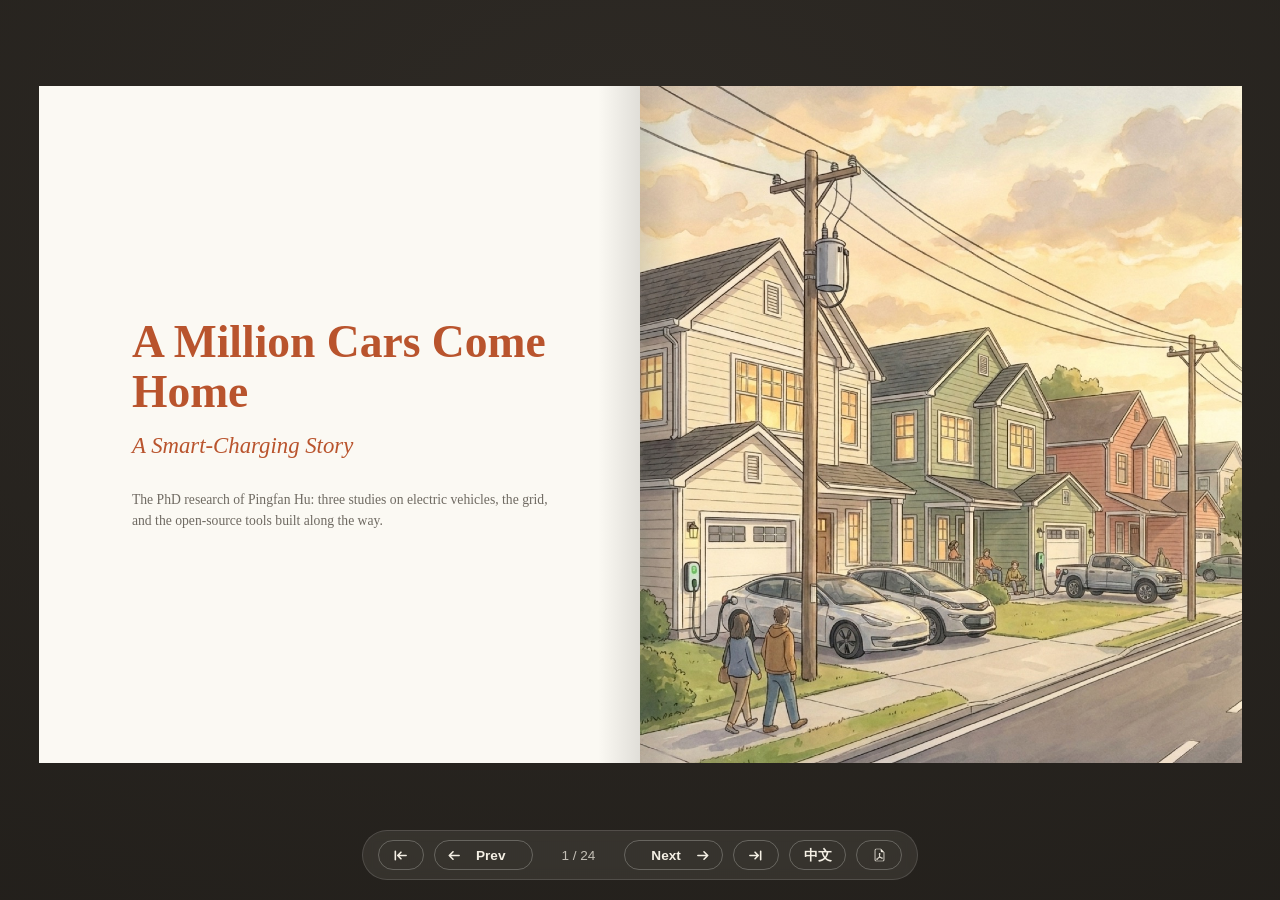
==== commit 43f4ffc2: "fix: responsive mobile flipbook StPageFlip derives all geometry from its container width measured at" ====
--- a/output/book.html
+++ b/output/book.html
@@ -20,6 +20,8 @@
   background: radial-gradient(120% 120% at 50% 20%, var(--stage-1), var(--stage-2));
   display: flex; flex-direction: column; align-items: center;
   overflow: hidden;
+  height: 100dvh; /* the height:100% above is the pre-iOS-15.4 fallback */
+  overscroll-behavior: none;
 }
 
 /* Language toggle: both languages are in the DOM; CSS shows one. */
@@ -33,20 +35,23 @@
 .stage {
   flex: 1; width: 100%;
   display: flex; align-items: center; justify-content: center;
-  padding: 3vh 2vw 1vh;
+  padding: 3vh 3vw 1vh; /* 3vw each side leaves exactly 94vw for the book */
   min-height: 0;
 }
+/* Pre-JS placeholder only: sizeFrame() in BOOK_JS sets explicit pixel
+   width/height before StPageFlip initializes (the library derives all its
+   geometry from this box's measured width, so it must never depend on
+   layout-time CSS resolution). */
 .book-frame {
   width: min(94vw, calc((100dvh - 14vh) * 1.7778));
   aspect-ratio: 1056 / 594;
 }
-/* Narrow screens: StPageFlip falls back to a single portrait page (two half
-   spreads can't fit), so the frame must take one page's aspect instead. */
-@media (max-width: 700px) {
-  .book-frame {
-    width: min(94vw, calc((100dvh - 16vh) * 0.8889));
-    aspect-ratio: 528 / 594;
-  }
+/* The browser must never claim a pan/zoom gesture over the book; the ID
+   selector outranks the vendor's injected .stf__parent{touch-action:pan-y}. */
+#book {
+  touch-action: none;
+  -webkit-user-select: none; user-select: none;
+  -webkit-tap-highlight-color: transparent;
 }
 
 /* ---- Pages ---- */
@@ -79,6 +84,7 @@
 .pane.text { position: relative; }
 .pane.art img {
   width: 100%; height: 100%; object-fit: cover; display: block;
+  -webkit-touch-callout: none; /* no iOS long-press image sheet mid-drag */
 }
 
 .prose { color: var(--ink); font-size: 3.409cqw; line-height: 1.5; }
@@ -108,6 +114,7 @@
 /* ---- Toolbar ---- */
 .toolbar {
   display: flex; align-items: center; gap: 0.6rem;
+  flex: none;
   padding: 0.55rem 0.9rem; margin: 0 0 2.2vh;
   background: rgba(251, 249, 243, 0.08);
   border: 1px solid rgba(251, 249, 243, 0.14);
@@ -121,6 +128,7 @@
   height: 1.9rem; padding: 0;
   display: inline-flex; align-items: center; justify-content: center;
   cursor: pointer; text-decoration: none;
+  touch-action: manipulation; /* no double-tap zoom on rapid Next taps */
   transition: background 150ms ease, border-color 150ms ease, transform 80ms ease;
 }
 /* Fixed widths, sized to the widest (Chinese) labels, so toggling the
@@ -144,8 +152,11 @@
 .toolbar .nav .lbl, .toolbar #btn-lang, .toolbar .counter {
   padding-top: 0.15em;
 }
-.toolbar button:hover, .toolbar a:hover {
-  background: rgba(185, 84, 45, 0.35); border-color: rgba(185, 84, 45, 0.7);
+/* hover-capable devices only, so tapped buttons don't stick orange on iOS */
+@media (hover: hover) {
+  .toolbar button:hover, .toolbar a:hover {
+    background: rgba(185, 84, 45, 0.35); border-color: rgba(185, 84, 45, 0.7);
+  }
 }
 .toolbar button:active, .toolbar a:active {
   transform: scale(0.92);
@@ -155,6 +166,17 @@
 .toolbar .counter {
   font: 500 0.85rem/1 "Helvetica Neue", Arial, sans-serif;
   color: rgba(244, 239, 228, 0.75); min-width: 4.5rem; text-align: center;
+}
+/* Below this the full labeled bar (~560px) can't fit: drop the nav labels,
+   tighten everything, fatten the tap targets; every control survives. */
+@media (max-width: 620px) {
+  .toolbar { gap: 0.25rem; padding: 0.45rem 0.5rem; }
+  .toolbar .nav .lbl { display: none; }
+  .toolbar .nav { width: 2.1rem; padding: 0; justify-content: center; }
+  .toolbar .jump, .toolbar a.pdf { width: 2.1rem; }
+  .toolbar #btn-lang { width: 2.5rem; font-size: 0.78rem; }
+  .toolbar .counter { min-width: 2.75rem; font-size: 0.78rem; }
+  .toolbar button, .toolbar a { height: 2.2rem; }
 }
 noscript { color: #f4efe4; font-size: 1rem; padding: 2rem; text-align: center; }
 </style>
@@ -259,6 +281,35 @@
 const startSpread = Math.min(
   Math.max(parseInt(params.get('page'), 10) || 1, 1), totalSpreads);
 
+// Deterministic frame sizing. StPageFlip measures its container's width at
+// init and derives everything (page size, height, hit areas) from it, so the
+// container gets an explicit pixel size before init and on every viewport
+// change; CSS-time formulas proved unreliable on phones. Portrait iff width
+// < 480 mirrors the library's own rule (blockWidth < 2*minWidth); capping
+// portrait width at 478 keeps the two decisions from ever disagreeing.
+const stage = document.querySelector('.stage');
+const frame = document.querySelector('.book-frame');
+
+function sizeFrame() {
+  const cs = getComputedStyle(stage);
+  const availW = stage.clientWidth
+    - parseFloat(cs.paddingLeft) - parseFloat(cs.paddingRight);
+  const availH = stage.clientHeight
+    - parseFloat(cs.paddingTop) - parseFloat(cs.paddingBottom);
+  // Same viewport caps as the old pure-CSS sizing (94vw wide, 86dvh/84dvh
+  // tall), so the desktop book keeps its exact size; the stage clamp is the
+  // safety net that keeps the toolbar visible on small screens.
+  let w = Math.min(availW, Math.min(availH, window.innerHeight * 0.86) * (1056 / 594));
+  const portrait = w < 480;
+  if (portrait) {
+    w = Math.min(availW, Math.min(availH, window.innerHeight * 0.84) * (528 / 594), 478);
+  }
+  w = Math.max(Math.floor(w), 240);
+  frame.style.width = w + 'px';
+  frame.style.height = Math.floor(portrait ? w * 594 / 528 : w * 594 / 1056) + 'px';
+}
+sizeFrame();
+
 const pageFlip = new St.PageFlip(el('book'), {
   width: 528,
   height: 594,
@@ -279,6 +330,7 @@
   disableFlipByClick: true,
 });
 pageFlip.loadFromHTML(pageEls);
+window.book = pageFlip; // console/debug handle
 
 function setCounter(pageIndex) {
   const spread = Math.floor(pageIndex / 2) + 1;
@@ -286,22 +338,73 @@
 }
 setCounter(pageFlip.getCurrentPageIndex());
 
+// disableFlipByClick also gates the library's OWN synthetic flip points, and
+// in portrait mode flipPrev()'s point {x:10} converts to mid-book coordinates
+// and gets silently rejected (backward navigation dead on phones). Toolbar
+// and keyboard navigation is deliberate, not a bare click, so lift the gate
+// just for the duration of the call.
+function nav(fn) {
+  const s = pageFlip.getSettings();
+  const saved = s.disableFlipByClick;
+  s.disableFlipByClick = false;
+  try { fn(); } finally { s.disableFlipByClick = saved; }
+}
+const goPrev = () => nav(() => pageFlip.flipPrev());
+const goNext = () => nav(() => pageFlip.flipNext());
+const goHome = () => nav(() => pageFlip.flip(0));
+const goEnd = () => nav(() => pageFlip.flip((totalSpreads - 1) * 2));
+
 pageFlip.on('flip', (e) => setCounter(e.data));
-el('btn-home').addEventListener('click', () => pageFlip.flip(0));
-el('btn-prev').addEventListener('click', () => pageFlip.flipPrev());
-el('btn-next').addEventListener('click', () => pageFlip.flipNext());
-el('btn-end').addEventListener('click', () => pageFlip.flip((totalSpreads - 1) * 2));
+el('btn-home').addEventListener('click', goHome);
+el('btn-prev').addEventListener('click', goPrev);
+el('btn-next').addEventListener('click', goNext);
+el('btn-end').addEventListener('click', goEnd);
 el('btn-lang').addEventListener('click', () => {
   lang = lang === 'en' ? 'cn' : 'en';
   applyLang();
   setCounter(pageFlip.getCurrentPageIndex());
 });
 document.addEventListener('keydown', (e) => {
-  if (e.key === 'ArrowLeft') pageFlip.flipPrev();
-  if (e.key === 'ArrowRight') pageFlip.flipNext();
-  if (e.key === 'Home') pageFlip.flip(0);
-  if (e.key === 'End') pageFlip.flip((totalSpreads - 1) * 2);
+  if (e.key === 'ArrowLeft') goPrev();
+  if (e.key === 'ArrowRight') goNext();
+  if (e.key === 'Home') goHome();
+  if (e.key === 'End') goEnd();
 });
+
+// In portrait mode the library's touch handling is broken the same way its
+// flipPrev is: the single-page bounds rect is offset by a full page width, so
+// touches map to the wrong book region (swipe-forward flips backward and
+// swipe-back does nothing). Intercept touches before they reach the library
+// (capture phase on the frame, its listener sits on a descendant) and run our
+// own swipe detection. Landscape keeps the library's native drag-to-fold.
+let touchStartX = null, touchStartY = null;
+frame.addEventListener('touchstart', (e) => {
+  if (pageFlip.getOrientation() !== 'portrait') return;
+  e.stopPropagation();
+  touchStartX = e.touches[0].clientX;
+  touchStartY = e.touches[0].clientY;
+}, { capture: true, passive: true });
+frame.addEventListener('touchend', (e) => {
+  if (pageFlip.getOrientation() !== 'portrait' || touchStartX === null) return;
+  e.stopPropagation();
+  const dx = e.changedTouches[0].clientX - touchStartX;
+  const dy = e.changedTouches[0].clientY - touchStartY;
+  touchStartX = null;
+  if (Math.abs(dx) < 50 || Math.abs(dx) < Math.abs(dy) * 1.5) return;
+  if (dx < 0) goNext(); else goPrev();
+}, { capture: true, passive: true });
+
+// Phones never fire resize after load unless the frame follows the viewport:
+// URL-bar collapse, rotation, and split-screen all land here. update()
+// re-measures, switches portrait/landscape when needed, and re-shows the
+// current page.
+let resizeTimer = null;
+function onViewportChange() {
+  clearTimeout(resizeTimer);
+  resizeTimer = setTimeout(() => { sizeFrame(); pageFlip.update(); }, 150);
+}
+window.addEventListener('resize', onViewportChange);
+window.addEventListener('orientationchange', onViewportChange);
 </script>
 </body>
 </html>
